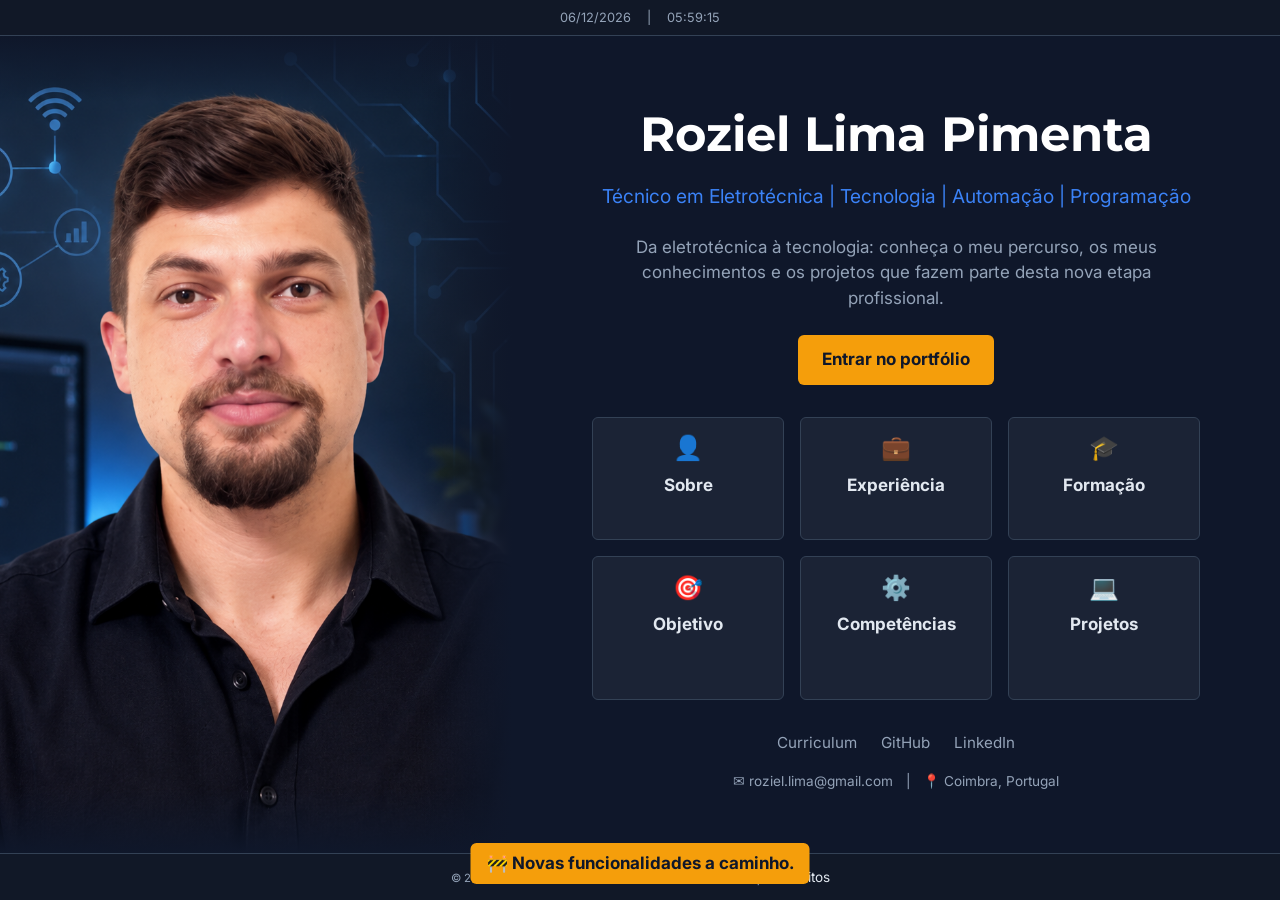
==== index.html @ 4113a293 "Atualiza foto da página inicial" ====
<!DOCTYPE html>
<html lang="pt-PT">

<head>
    <meta charset="UTF-8">
    <meta name="viewport" content="width=device-width, initial-scale=1.0">

    <title>Roziel Lima Pimenta</title>

    <link rel="preconnect" href="https://fonts.googleapis.com">
    <link rel="preconnect" href="https://fonts.gstatic.com" crossorigin>

    <link href="https://fonts.googleapis.com/css2?family=Inter&family=Montserrat:wght@600;700&display=swap" rel="stylesheet">

    <link rel="stylesheet" href="css/style.css">

    <script src="script.js" defer></script>
</head>

<body>

    <!-- Data e hora -->
    <header class="topo">

        <span id="data"></span>

        <span>|</span>

        <span id="hora"></span>

    </header>


    <main>

        <!-- Página inicial -->
        <section class="entrada">

            <!-- Fotografia -->
            <div class="entrada-image">

                <img src="img/eu.png"
                     alt="Fotografia de Roziel Lima Pimenta">

            </div>


            <!-- Conteúdo de apresentação -->
            <div class="entrada-content">

                <h1>Roziel Lima Pimenta</h1>


                <p class="subtitulo">
                    Técnico em Eletrotécnica | Tecnologia | Automação | Programação
                </p>


                <p class="convite">
                    Da eletrotécnica à tecnologia: conheça o meu percurso,
                    os meus conhecimentos e os projetos que fazem parte
                    desta nova etapa profissional.
                </p>


                <!-- Entrada para o portfólio -->
                <a class="botao" href="portfolio.html">
                    Entrar no portfólio
                </a>


                <!-- Atalhos do portfólio -->
                <nav class="atalhos" aria-label="Atalhos do portfólio">

                    <a href="portfolio.html#sobre" class="atalho">
                        <span aria-label="true">👤</span>
                        <strong>Sobre</strong>
                        <small>Conheça-me melhor</small>
                    </a>

                    <a href="portfolio.html#experiencia" class="atalho">
                        <span aria-label="true">💼</span>
                        <strong>Experiência</strong>
                            <small>Veja a minha experiência</small>
                    </a>

                    <a href="portfolio.html#formacao" class="atalho">
                        <span aria-label="true">🎓</span>
                        <strong>Formação</strong>
                        <small>Veja a minha formação</small>
                    </a>

                    <a href="portfolio.html#objetivo" class="atalho">
                        <span aria-label="true">🎯</span>
                        <strong>Objetivo</strong>
                        <small>Veja o meu objetivo</small>
                    </a>

                    <a href="portfolio.html#competencias" class="atalho">
                        <span aria-label="true">⚙️</span>
                        <strong>Competências</strong>
                        <small>Veja as minhas competências</small>
                    </a>

                    <a href="portfolio.html#projetos" class="atalho">
                        <span aria-label="true">💻</span>
                        <strong>Projetos</strong>
                        <small>Veja os meus projetos</small>
                    </a>

                </nav>


                <!-- Links pessoais -->
                
                <div class="acoes">

                    <a href="down/rozielcv.pdf" download>
                        <span class="texto-link">Curriculum</span>
                        <img src="icones/cv.png" alt="Download do CV">
                    </a>

                    <a href="https://github.com/Rlpimenta"
                    target="_blank"
                    rel="noopener noreferrer">
                        <span class="texto-link">GitHub</span>
                        <img src="icones/github.png" alt="GitHub">
                    </a>

                    <a href="https://www.linkedin.com/in/rozielpimenta"
                    target="_blank"
                    rel="noopener noreferrer">
                        <span class="texto-link">LinkedIn</span>
                        <img src="icones/linkedin.png" alt="LinkedIn">
                    </a>

                </div>


                <!-- Contactos -->
                <div class="contactos">

                    <a href="mailto:roziel.lima@gmail.com">
                        ✉ roziel.lima@gmail.com
                    </a>

                    <span>|</span>

                    <span>
                        📍 Coimbra, Portugal
                    </span>

                </div>

            </div>

        </section>
           
        <div id="aviso-construcao">
                🚧 Novas funcionalidades a caminho.
        </div>
    </main>


    <!-- Rodapé -->
    <footer>

        <p>
            <small>
                &copy; 2026 Roziel Pimenta. Todos os direitos reservados.
            </small>
        </p>

        <span>|</span>

        <a href="credito.txt">
            Créditos
        </a>

    </footer>

</body>

</html>
---- css/style.css ----
:root {

    /* CORES */
    --principal: #0F172A;      /* fundo escuro principal */
    --fundo: #111827;          /* fundo das páginas */
    --azul: #3B82F6;           /* links e elementos tecnológicos */
    --destaque: #F59E0B;       /* destaques e detalhes */
    --verde: #22C55E;          /* automação e IoT */
    --texto: #E2E8F0;          /* texto principal */
    --texto-fraco: #94A3B8;    /* texto secundário */
    --branco: #FFFFFF;         /* texto de destaque */
    --linha: #334155;          /* bordas e separadores */

    /* FONTES */
    --fonte-texto: "Inter", "Segoe UI", Roboto, Arial, sans-serif;
    --fonte-titulo: "Montserrat", "Segoe UI", Roboto, Arial, sans-serif;

    /* LAYOUT */
    --largura-maxima: 62rem;
    --espaco: 1.5rem;
    --raio: 6px;
}


* {
    box-sizing: border-box;
    margin: 0;
    padding: 0;
}


body {
    background-color: var(--fundo);
    color: var(--texto);

    font-family: var(--fonte-texto);
    font-size: 1.0625rem;
    line-height: 1.5;

    min-height: 100vh;

    display: flex;
    flex-direction: column;
}


main {
    flex: 1;
    display: flex;
}


.topo {
    display: flex;
    justify-content: center;
    align-items: center;

    gap: 1rem;

    padding: 0.5rem 1rem;

    background-color: var(--fundo);
    color: var(--texto-fraco);

    border-bottom: 1px solid var(--linha);

    font-size: 0.8rem;
}


/* =========================
   PÁGINA INICIAL
   ========================= */

.entrada {
    width: 100%;

    flex: 1;

    display: flex;
}


.entrada-image {
    width: 40%;

    position: relative;

    overflow: hidden;
}


.entrada-image img {
    width: 100%;
    height: 100%;

    object-fit: cover;
}


.entrada-image::after {
    content: "";

    position: absolute;

    inset: 0;

    background:
        linear-gradient(
            to right,
            transparent 82%,
            var(--principal) 100%
        ),
        linear-gradient(
            to bottom,
            var(--principal) 0%,
            transparent 8%,
            transparent 92%,
            var(--principal) 100%
        );

    pointer-events: none;
}


.entrada-content {
    width: 60%;

    display: flex;
    flex-direction: column;

    justify-content: center;
    align-items: center;

    text-align: center;

    background-color: var(--principal);

    padding: 2rem;
}


.entrada-content h1 {
    font-family: var(--fonte-titulo);

    font-size: 3rem;

    color: var(--branco);

    margin-bottom: 0.75rem;
}


.entrada-content h1 a {
    color: var(--branco);

    text-decoration: none;
}


.entrada-content h1 a:hover {
    color: var(--destaque);
}


/* =========================
   SUBTÍTULO
   ========================= */

.subtitulo {
    font-size: 1.2rem;

    color: var(--azul);

    margin-bottom: 1.5rem;
}


/* =========================
   TEXTO DE CONVITE
   ========================= */

.convite {
    max-width: 38rem;

    color: var(--texto-fraco);

    margin-bottom: 1.5rem;
}


/* =========================
   BOTÃO PRINCIPAL
   ========================= */

.botao {
    display: inline-block;

    padding: 0.75rem 1.5rem;

    background-color: var(--destaque);

    color: var(--principal);

    text-decoration: none;

    border-radius: var(--raio);

    font-weight: 700;

    margin-bottom: 2rem;
}


.botao:hover {
    opacity: 0.9;
}


/* =========================
   ATALHOS
   ========================= */

.atalhos {
    display: grid;

    grid-template-columns: repeat(3, 1fr);

    gap: 1rem;

    width: 100%;

    max-width: 38rem;

    margin-bottom: 2rem;
}


.atalhos a {
    display: flex;
    flex-direction: column;

    align-items: center;

    gap: 0.4rem;

    padding: 0.8rem;

    color: var(--texto);

    text-decoration: none;

    border: 1px solid var(--linha);

    border-radius: var(--raio);

    background-color: rgba(255, 255, 255, 0.05);

    transition: 0.2s ease;
}


.atalhos span {
    font-size: 1.5rem;
}


.atalhos a:hover {
    border-color: var(--destaque);

    transform: translateY(-2px);
}


/* =========================
   LINKS PESSOAIS
   ========================= */

.acoes {
    display: flex;
    align-items: center;
    justify-content: center;
    gap: 1.5rem;
}


.acoes a {
    display: inline-flex;
    align-items: center;
    justify-content: center;
    color: var(--texto-fraco);
    text-decoration: none;
    font-size: 0.95rem;
    transition: color 0.2s ease;
}

.acoes a:hover {
    color: var(--destaque);
}

/* Ícones */

.acoes a {
    display: inline-flex;
    align-items: center;
    justify-content: center;
    position: relative;
    transition: transform 0.25s ease, color 0.25s ease;
}

.acoes a img {
    width: 24px;
    height: 24px;
    object-fit: contain;
    position: absolute;
    opacity: 0;
    transform: scale(0.6);
    transition: opacity 0.25s ease, transform 0.25s ease;
}

/* Efeito ao passar o rato */

.acoes a:hover {
    color: var(--destaque);
    transform: translateY(-3px);
}

.acoes a:hover .texto-link {
    opacity: 0;
}

.acoes a:hover img {
    opacity: 1;
    transform: scale(1.2);
}



/* =========================
   CONTACTOS
   ========================= */

.contactos {
    width: 100%;

    display: flex;

    align-items: center;
    justify-content: center;

    gap: 0.8rem;

    margin-top: 1rem;

    color: var(--texto-fraco);

    font-size: 0.85rem;

    text-align: center;
}


.contactos a {
    color: var(--texto-fraco);

    text-decoration: none;
}


.contactos a:hover {
    color: var(--destaque);
}


/* =========================
   RODAPÉ
   ========================= */

footer {
    display: flex;

    justify-content: center;
    align-items: center;

    gap: 1rem;

    padding: 0.8rem 1rem;

    background-color: var(--fundo);

    color: var(--texto-fraco);

    border-top: 1px solid var(--linha);

    font-size: 0.85rem;
}


footer a {
    color: var(--texto);

    text-decoration: none;
}


footer a:hover {
    color: var(--destaque);
}

.atalho small {
    opacity: 0;
    transition: opacity 0.3s ease;
    transition: oppacity 0.3s ease, transform 0.3s ease;
}
.atalho small.visivel {
    opacity: 1;
    transform: translateY(-5px);
}

#aviso-construcao {
    position: fixed;
    bottom: 1rem;
    left: 50%;
    transform: translateX(-50%);
    background-color: var(--destaque);
    color: var(--principal);
    padding: 0.5rem 1rem;
    border-radius: var(--raio);
    font-weight: 700;
    z-index: 1000;
    transition: opacity 0.5s ease;
}
#aviso-construcao.esconder {
    opacity: 0;
}

/* =========================
   RESPONSIVO
   ========================= */

@media (max-width: 768px) {

    .entrada {
        flex-direction: column;
    }


    .entrada-image {
        width: 100%;
        height: 45vh;
    }


    .entrada-content {
        width: 100%;

        padding: 2rem 1rem;
    }


    .entrada-content h1 {
        font-size: 2.2rem;
    }


    .subtitulo {
        font-size: 1rem;
    }


    .atalhos {
        grid-template-columns: repeat(2, 1fr);
    }


    .contactos {
        flex-direction: column;

        gap: 0.4rem;
    }

}
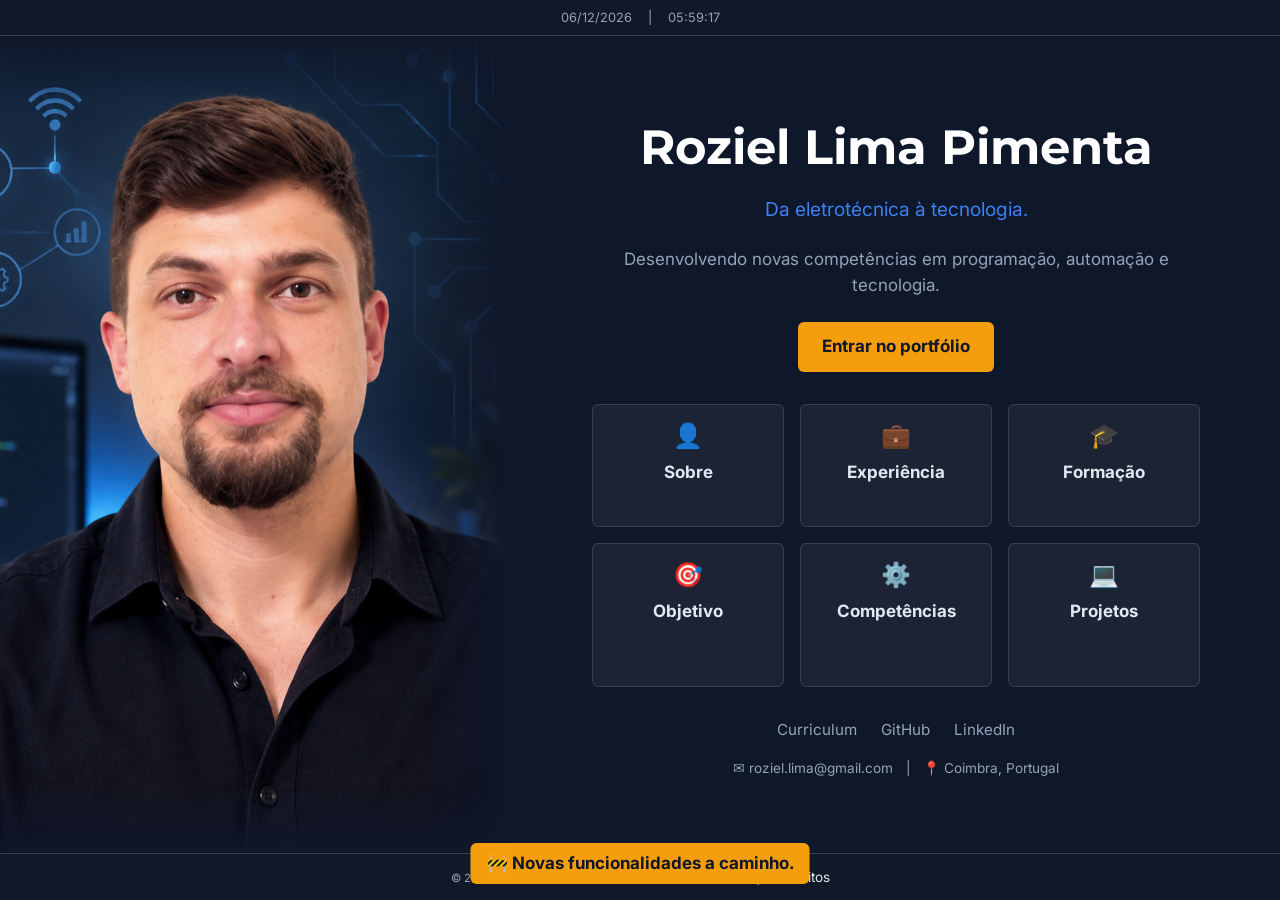
==== commit 2313ce57: "Atualiza apresentação inicial" ====
--- a/index.html
+++ b/index.html
@@ -52,14 +52,17 @@
 
 
                 <p class="subtitulo">
-                    Técnico em Eletrotécnica | Tecnologia | Automação | Programação
+                    <!-- Técnico em Eletrotécnica | Tecnologia | Automação | Programação -->
+                         Da eletrotécnica à tecnologia.
                 </p>
 
 
                 <p class="convite">
-                    Da eletrotécnica à tecnologia: conheça o meu percurso,
+                    Desenvolvendo novas competências em programação, automação e tecnologia.
+                    <!-- Da eletrotécnica à tecnologia: conheça o meu percurso,
                     os meus conhecimentos e os projetos que fazem parte
                     desta nova etapa profissional.
+                    -->
                 </p>
 
 
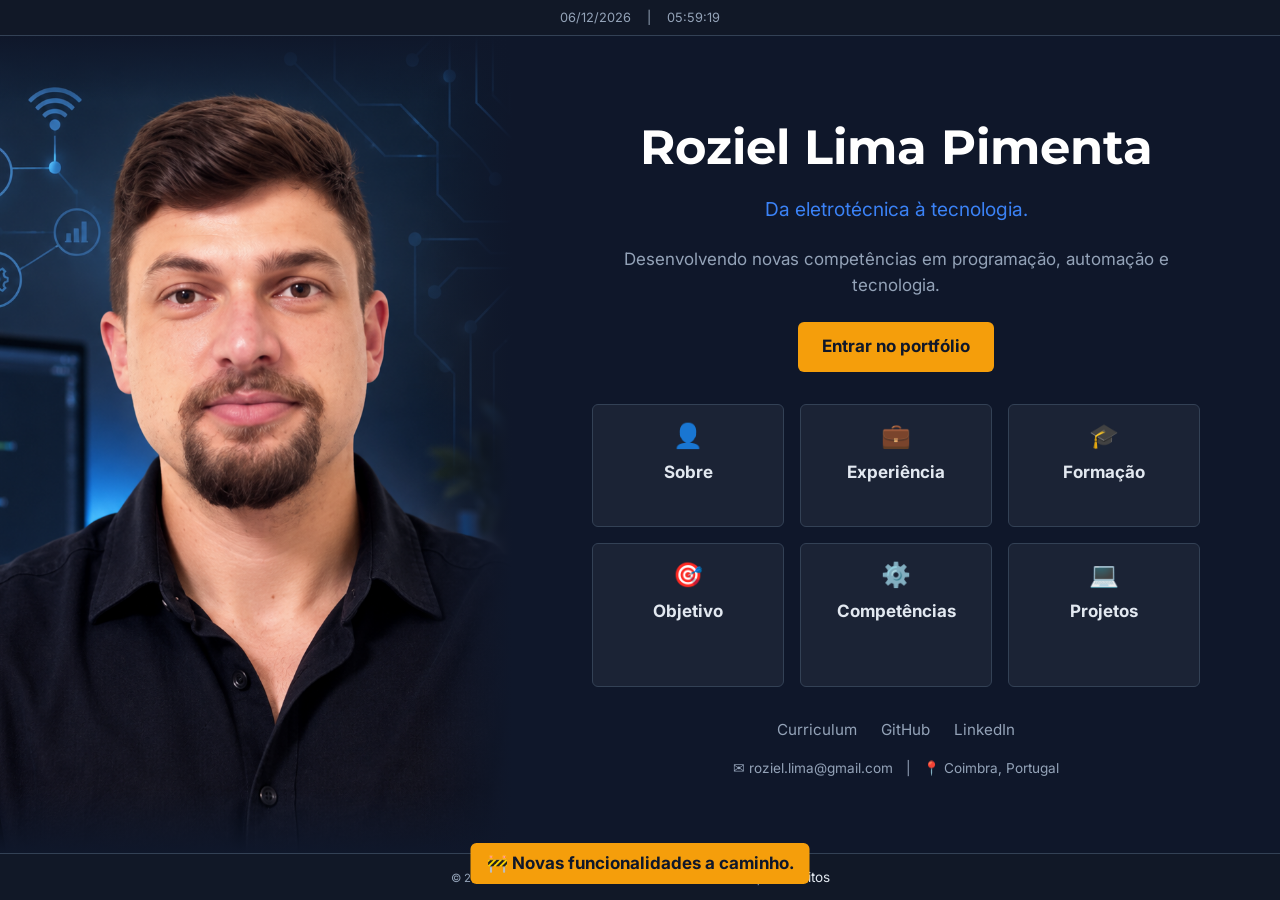
==== commit 3f5893fc: "Atualiza portefólio e CV" ====
--- a/index.html
+++ b/index.html
@@ -118,7 +118,7 @@
                 
                 <div class="acoes">
 
-                    <a href="down/rozielcv.pdf" download>
+                    <a href="down/CV_Roziel_Lima_Pimenta.pdf" download>
                         <span class="texto-link">Curriculum</span>
                         <img src="icones/cv.png" alt="Download do CV">
                     </a>
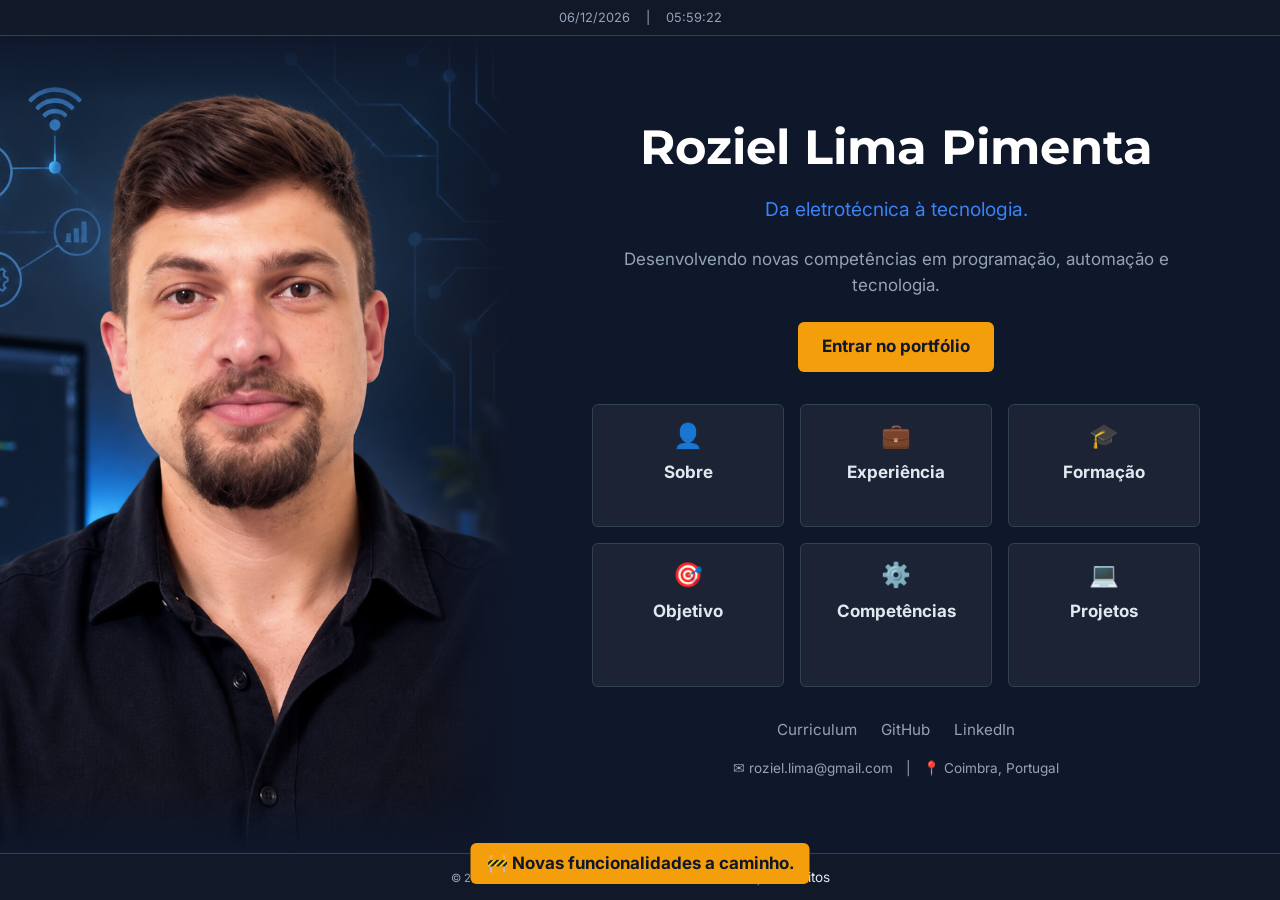
==== commit 0b8ef7e2: "Atualiza links e ficheiro do CV" ====
--- a/index.html
+++ b/index.html
@@ -118,7 +118,7 @@
                 
                 <div class="acoes">
 
-                    <a href="down/CV_Roziel_Lima_Pimenta.pdf" download>
+                    <a href="downloads/CV_Roziel_Pimenta.pdf" download>
                         <span class="texto-link">Curriculum</span>
                         <img src="icones/cv.png" alt="Download do CV">
                     </a>
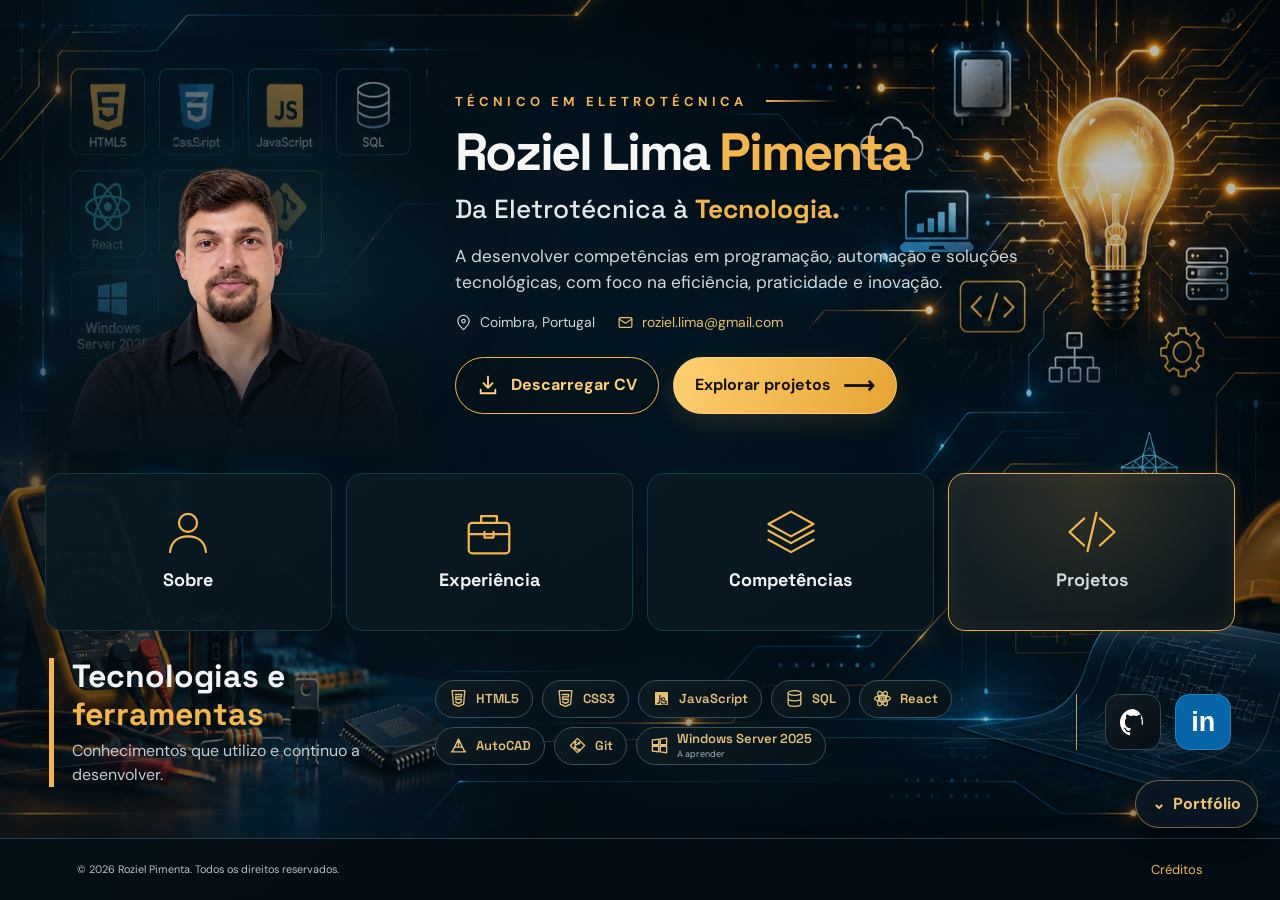
==== commit c4f2c54b: "Atualiza portfólio e organiza recursos" ====
--- a/index.html
+++ b/index.html
@@ -1,187 +1,69 @@
 <!DOCTYPE html>
 <html lang="pt-PT">
-
 <head>
     <meta charset="UTF-8">
     <meta name="viewport" content="width=device-width, initial-scale=1.0">
-
-    <title>Roziel Lima Pimenta</title>
-
+    <meta name="theme-color" content="#06121a">
+    <meta name="description" content="Roziel Lima Pimenta — Técnico em Eletrotécnica a desenvolver competências em tecnologia, automação e programação.">
+    <title>Roziel Lima Pimenta | Apresentação</title>
     <link rel="preconnect" href="https://fonts.googleapis.com">
     <link rel="preconnect" href="https://fonts.gstatic.com" crossorigin>
+    <link href="https://fonts.googleapis.com/css2?family=DM+Sans:wght@400;500;600;700&family=Space+Grotesk:wght@500;600;700&display=swap" rel="stylesheet">
+    <link rel="stylesheet" href="css/index.css">
+</head>
+<body>
+    <div class="opening-notice" role="status" aria-live="polite" aria-atomic="true">
+        <svg viewBox="0 0 24 24" aria-hidden="true"><path d="M3 18h18L13.5 4a1.7 1.7 0 0 0-3 0L3 18Z"/><path d="M7.2 18 9 14.5m8 3.5-1.8-3.5M12 9v2m0 2.5v.1"/></svg>
+        <span>Em construção</span>
+    </div>
+    <main class="landing">
+                                                <svg class="circuit-pulses" viewBox="0 0 1672 944" preserveAspectRatio="none" aria-hidden="true">
+                    <circle class="pulse-dot" cx="1190" cy="265" r="6" style="--delay:0s"/>
+                    <circle class="pulse-dot" cx="1290" cy="345" r="6" style="--delay:2s"/>
+                    <circle class="pulse-dot" cx="1440" cy="230" r="6" style="--delay:4s"/>
+                    <circle class="pulse-dot" cx="1570" cy="330" r="6" style="--delay:6s"/>
+                    <circle class="pulse-dot" cx="1535" cy="435" r="6" style="--delay:8s"/>
+                    <circle class="pulse-dot" cx="1475" cy="590" r="6" style="--delay:10s"/>
+                </svg>
+        <section class="hero" aria-labelledby="nome">
+            <div class="portrait"><img src="img/roziel-recorte.png" alt="Retrato de Roziel Lima Pimenta"></div>
+            <div class="intro">
+                <p class="eyebrow">Técnico em Eletrotécnica</p>
+                <h1 id="nome">Roziel Lima <span>Pimenta</span></h1>
+                <h2>Da Eletrotécnica à <strong>Tecnologia.</strong></h2>
+                <p class="summary">A desenvolver competências em programação, automação e soluções tecnológicas, com foco na eficiência, praticidade e inovação.</p>
+                <address class="contact-inline" aria-label="Localização e contacto">
+                    <span class="contact-location"><svg viewBox="0 0 24 24" aria-hidden="true"><path d="M20 10c0 5-8 12-8 12S4 15 4 10a8 8 0 1 1 16 0Z"/><circle cx="12" cy="10" r="2.5"/></svg>Coimbra, Portugal</span>
+                    <a href="mailto:roziel.lima@gmail.com"><svg viewBox="0 0 24 24" aria-hidden="true"><rect x="3" y="5" width="18" height="14" rx="2"/><path d="m3 7 9 6 9-6"/></svg>roziel.lima@gmail.com</a>
+                </address>
+                <div class="actions">
+                    <a class="button button-outline" href="downloads/CV_Roziel_Pimenta.pdf" download>
+                        <svg viewBox="0 0 24 24" aria-hidden="true"><path d="M12 3v12m-5-5 5 5 5-5M4 17v4h16v-4"/></svg>Descarregar CV
+                    </a>
+                    <a class="button button-gold" href="portfolio.html#projetos">Explorar projetos <span aria-hidden="true">⟶</span></a>
+                </div>
+            </div>
+            </section>
 
-    <link href="https://fonts.googleapis.com/css2?family=Inter&family=Montserrat:wght@600;700&display=swap" rel="stylesheet">
+        <nav class="quick-links" aria-label="Explorar o portfólio completo">
+            <a class="quick-card" href="portfolio.html#sobre"><svg viewBox="0 0 48 48" aria-hidden="true"><circle cx="24" cy="15" r="8"/><path d="M8 41c1-9 7-14 16-14s15 5 16 14"/></svg><strong>Sobre</strong><span>Conheça o meu percurso e interesses.</span></a>
+            <a class="quick-card" href="portfolio.html#experiencia"><svg viewBox="0 0 48 48" aria-hidden="true"><rect x="6" y="15" width="36" height="27" rx="3"/><path d="M17 15V9h14v6M6 25h36m-22-2v5h8v-5"/></svg><strong>Experiência</strong><span>Projetos e atuação prática.</span></a>
+            <a class="quick-card" href="portfolio.html#competencias"><svg viewBox="0 0 48 48" aria-hidden="true"><path d="m24 5 20 11-20 11L4 16 24 5Zm-20 17 20 11 20-11M4 30l20 11 20-11"/></svg><strong>Competências</strong><span>Tecnologias e ferramentas.</span></a>
+            <a class="quick-card featured project-card" href="portfolio.html#projetos" aria-label="Projetos — pré-visualizar o projeto Mini CNC">
+                <span class="project-card-front"><svg viewBox="0 0 48 48" aria-hidden="true"><path d="m17 12-13 12 13 12m14-24 13 12-13 12M28 7l-8 34"/></svg><strong>Projetos</strong><span>Soluções desenvolvidas e estudos.</span></span>
+                <span class="project-preview" aria-hidden="true"><img src="img/mini-cnc/mini-cnc-principal.jpg" alt=""><span class="project-preview-copy"><strong>Mini CNC</strong><span>Projeto final · componentes reutilizados · 2.º lugar</span></span></span>
+            </a>
+        </nav>
 
-    <link rel="stylesheet" href="css/style.css">
-
-    <script src="script.js" defer></script>
-</head>
-
-<body>
-
-    <!-- Data e hora -->
-    <header class="topo">
-
-        <span id="data"></span>
-
-        <span>|</span>
-
-        <span id="hora"></span>
-
-    </header>
-
-
-    <main>
-
-        <!-- Página inicial -->
-        <section class="entrada">
-
-            <!-- Fotografia -->
-            <div class="entrada-image">
-
-                <img src="img/eu.png"
-                     alt="Fotografia de Roziel Lima Pimenta">
-
-            </div>
-
-
-            <!-- Conteúdo de apresentação -->
-            <div class="entrada-content">
-
-                <h1>Roziel Lima Pimenta</h1>
-
-
-                <p class="subtitulo">
-                    <!-- Técnico em Eletrotécnica | Tecnologia | Automação | Programação -->
-                         Da eletrotécnica à tecnologia.
-                </p>
-
-
-                <p class="convite">
-                    Desenvolvendo novas competências em programação, automação e tecnologia.
-                    <!-- Da eletrotécnica à tecnologia: conheça o meu percurso,
-                    os meus conhecimentos e os projetos que fazem parte
-                    desta nova etapa profissional.
-                    -->
-                </p>
-
-
-                <!-- Entrada para o portfólio -->
-                <a class="botao" href="portfolio.html">
-                    Entrar no portfólio
-                </a>
-
-
-                <!-- Atalhos do portfólio -->
-                <nav class="atalhos" aria-label="Atalhos do portfólio">
-
-                    <a href="portfolio.html#sobre" class="atalho">
-                        <span aria-label="true">👤</span>
-                        <strong>Sobre</strong>
-                        <small>Conheça-me melhor</small>
-                    </a>
-
-                    <a href="portfolio.html#experiencia" class="atalho">
-                        <span aria-label="true">💼</span>
-                        <strong>Experiência</strong>
-                            <small>Veja a minha experiência</small>
-                    </a>
-
-                    <a href="portfolio.html#formacao" class="atalho">
-                        <span aria-label="true">🎓</span>
-                        <strong>Formação</strong>
-                        <small>Veja a minha formação</small>
-                    </a>
-
-                    <a href="portfolio.html#objetivo" class="atalho">
-                        <span aria-label="true">🎯</span>
-                        <strong>Objetivo</strong>
-                        <small>Veja o meu objetivo</small>
-                    </a>
-
-                    <a href="portfolio.html#competencias" class="atalho">
-                        <span aria-label="true">⚙️</span>
-                        <strong>Competências</strong>
-                        <small>Veja as minhas competências</small>
-                    </a>
-
-                    <a href="portfolio.html#projetos" class="atalho">
-                        <span aria-label="true">💻</span>
-                        <strong>Projetos</strong>
-                        <small>Veja os meus projetos</small>
-                    </a>
-
-                </nav>
-
-
-                <!-- Links pessoais -->
-                
-                <div class="acoes">
-
-                    <a href="downloads/CV_Roziel_Pimenta.pdf" download>
-                        <span class="texto-link">Curriculum</span>
-                        <img src="icones/cv.png" alt="Download do CV">
-                    </a>
-
-                    <a href="https://github.com/Rlpimenta"
-                    target="_blank"
-                    rel="noopener noreferrer">
-                        <span class="texto-link">GitHub</span>
-                        <img src="icones/github.png" alt="GitHub">
-                    </a>
-
-                    <a href="https://www.linkedin.com/in/rozielpimenta"
-                    target="_blank"
-                    rel="noopener noreferrer">
-                        <span class="texto-link">LinkedIn</span>
-                        <img src="icones/linkedin.png" alt="LinkedIn">
-                    </a>
-
-                </div>
-
-
-                <!-- Contactos -->
-                <div class="contactos">
-
-                    <a href="mailto:roziel.lima@gmail.com">
-                        ✉ roziel.lima@gmail.com
-                    </a>
-
-                    <span>|</span>
-
-                    <span>
-                        📍 Coimbra, Portugal
-                    </span>
-
-                </div>
-
-            </div>
-
+        <section class="toolbox" aria-label="Tecnologias e redes sociais">
+            <div class="toolbox-title"><h2>Tecnologias e <span>ferramentas</span></h2><p>Conhecimentos que utilizo e continuo a desenvolver.</p></div>
+            <ul class="tech-list" aria-label="Tecnologias e ferramentas">
+                <li class="tech-mark"><svg viewBox="0 0 24 24" class="tech-icon" aria-hidden="true"><path d="M4 2h16l-1.5 17L12 22l-6.5-3L4 2Z"/><path d="M8 7h8l-.3 3H8.3l.3 3h7l-.5 4-3.1 1-3.1-1-.2-2"/></svg><span>HTML5</span></li><li class="tech-mark"><svg viewBox="0 0 24 24" class="tech-icon" aria-hidden="true"><path d="M4 2h16l-1.5 17L12 22l-6.5-3L4 2Z"/><path d="M8 7h8l-.3 3H8.3l.3 3h7l-.5 4-3.1 1-3.1-1-.2-2"/></svg><span>CSS3</span></li><li class="tech-mark"><svg viewBox="0 0 24 24" class="tech-icon tech-js" aria-hidden="true"><rect x="3" y="3" width="18" height="18" rx="2"/><path d="M10 8v7c0 2-1 3-3 3m9-5c0-1-1-2-2-2s-2 1-2 2 1 2 3 2 3 1 3 2-1 2-3 2-3-1-3-2"/></svg><span>JavaScript</span></li><li class="tech-mark"><svg viewBox="0 0 24 24" class="tech-icon" aria-hidden="true"><ellipse cx="12" cy="5" rx="8" ry="3"/><path d="M4 5v14c0 1.7 3.6 3 8 3s8-1.3 8-3V5M4 12c0 1.7 3.6 3 8 3s8-1.3 8-3"/></svg><span>SQL</span></li><li class="tech-mark"><svg viewBox="0 0 24 24" class="tech-icon" aria-hidden="true"><circle cx="12" cy="12" r="2"/><ellipse cx="12" cy="12" rx="10" ry="4"/><ellipse cx="12" cy="12" rx="10" ry="4" transform="rotate(60 12 12)"/><ellipse cx="12" cy="12" rx="10" ry="4" transform="rotate(120 12 12)"/></svg><span>React</span></li><li class="tech-mark"><svg viewBox="0 0 24 24" class="tech-icon" aria-hidden="true"><path d="M4 20 12 4l8 16M7 14h10M3 20h18M12 4v10"/></svg><span>AutoCAD</span></li><li class="tech-mark"><svg viewBox="0 0 24 24" class="tech-icon" aria-hidden="true"><path d="m12 3 9 9-9 9-9-9 9-9Z"/><path d="M9 8v7l5 3m-5-6 5-3"/><circle cx="9" cy="8" r="1"/><circle cx="9" cy="15" r="1"/><circle cx="14" cy="18" r="1"/><circle cx="14" cy="9" r="1"/></svg><span>Git</span></li><li class="tech-mark"><svg viewBox="0 0 24 24" class="tech-icon windows-icon" aria-hidden="true"><path d="m3 5 8-1v7H3zm10-1.2 8-1.1v8.3h-8zM3 13h8v7l-8-1zm10 0h8v8.2l-8-1.1z"/></svg><span class="tech-caption"><span>Windows Server 2025</span><small>A aprender</small></span></li>
+            </ul>
+            <nav class="social-links" aria-label="Redes sociais"><a href="https://github.com/Rlpimenta" target="_blank" rel="noopener noreferrer" aria-label="GitHub"><svg viewBox="0 0 24 24" aria-hidden="true"><path d="M12 .8a11.2 11.2 0 0 0-3.54 21.83c.56.1.76-.24.76-.54v-2.1c-3.1.67-3.76-1.32-3.76-1.32-.5-1.28-1.24-1.62-1.24-1.62-1.01-.69.08-.68.08-.68 1.12.08 1.71 1.15 1.71 1.15 1 1.7 2.62 1.21 3.26.92.1-.72.39-1.21.71-1.49-2.48-.28-5.09-1.24-5.09-5.52 0-1.22.44-2.21 1.15-2.99-.12-.28-.5-1.42.11-2.96 0 0 .94-.3 3.08 1.14a10.7 10.7 0 0 1 5.6 0c2.14-1.44 3.08-1.14 3.08-1.14.61 1.54.23 2.68.11 2.96.72.78.76 1.21.76 2.08v3.08c0 .3.2.65.77.54A11.2 11.2 0 0 0 12 .8Z"/></svg></a><a class="linkedin" href="https://www.linkedin.com/in/rozielpimenta" target="_blank" rel="noopener noreferrer" aria-label="LinkedIn">in</a></nav>
         </section>
-           
-        <div id="aviso-construcao">
-                🚧 Novas funcionalidades a caminho.
-        </div>
     </main>
-
-
-    <!-- Rodapé -->
-    <footer>
-
-        <p>
-            <small>
-                &copy; 2026 Roziel Pimenta. Todos os direitos reservados.
-            </small>
-        </p>
-
-        <span>|</span>
-
-        <a href="credito.txt">
-            Créditos
-        </a>
-
-    </footer>
-
+    <a class="landing-floating-link" href="portfolio.html#projetos" aria-label="Abrir o portfólio completo">⌄ <span>Portfólio</span></a>
+    <footer class="footer"><small>© 2026 Roziel Pimenta. Todos os direitos reservados.</small><a href="creditos.txt">Créditos</a></footer>
 </body>
-
 </html>
--- a/css/index.css
+++ b/css/index.css
@@ -0,0 +1,46 @@
+:root{color-scheme:dark;--bg:#06121a;--panel:#091923;--line:#173643;--gold:#f4b54b;--gold-light:#ffd078;--text:#f2f4f5;--muted:#c3cbd0;--font:"DM Sans",sans-serif;--display:"Space Grotesk",sans-serif}
+*{box-sizing:border-box}html{min-height:100%;scroll-behavior:smooth;background:var(--bg)}body{min-height:100vh;margin:0;color:var(--text);font:16px/1.5 var(--font);background:radial-gradient(ellipse at 11% 32%,#092331 0,transparent 31%),radial-gradient(ellipse at 83% 30%,#10222a 0,transparent 27%),linear-gradient(145deg,#06131b,#030c12 72%)}a{color:inherit}.circuit-pulses{position:absolute;z-index:0;top:50%;left:0;display:block;width:100%;height:auto;aspect-ratio:1672 / 944;transform:translateY(-50%);pointer-events:none;overflow:visible}.pulse-dot{fill:#ffd477;opacity:.12;filter:drop-shadow(0 0 3px #ffc65c);transform-box:fill-box;transform-origin:center;animation:circuit-pulse 10s linear infinite;animation-delay:var(--delay)}@keyframes circuit-pulse{0%,9%,100%{opacity:.12;transform:scale(.7)}2%,6%{opacity:1;transform:scale(1.65);filter:drop-shadow(0 0 10px #ffd477) drop-shadow(0 0 20px #ff9e32)}}.opening-notice{position:fixed;z-index:20;top:22px;left:50%;display:flex;align-items:center;gap:10px;min-height:48px;padding:10px 17px;border:1px solid #dca94d88;border-radius:999px;background:#07151df2;color:#f3c66b;box-shadow:0 10px 34px #0008;font:600 14px var(--display);white-space:nowrap;pointer-events:none;transform:translateX(-50%);animation:notice-life 3s ease-in-out forwards}.opening-notice svg{width:21px;height:21px;fill:none;stroke:currentColor;stroke-width:1.7;stroke-linecap:round;stroke-linejoin:round}@keyframes notice-life{0%{opacity:0;visibility:visible;margin-top:-8px}10%{opacity:1;margin-top:0}78%{opacity:1}100%{opacity:0;visibility:hidden}}.landing{position:relative;isolation:isolate;width:min(1500px,100%);min-height:calc(100vh - 62px);margin:auto;padding:34px clamp(22px,5.5vw,84px) 24px;display:flex;flex-direction:column;justify-content:center;overflow:hidden}.landing:before,.landing:after{position:absolute;z-index:-1;content:"";pointer-events:none}.landing:before{inset:0;background:linear-gradient(90deg,#06121a88 0%,#06121a55 42%,#06121a22 72%,#06121a33 100%),url("../img/index-fundo-eletrotecnica.png");background-position:center;background-size:100% 100%;background-repeat:no-repeat;opacity:.86}.landing:after{left:-5%;right:-5%;bottom:18px;height:80px;border-top:1px solid #32617488;border-radius:50%;transform:rotate(-1deg);box-shadow:0 -8px 30px #0b273355}.hero{position:relative;z-index:1;display:grid;grid-template-columns:minmax(230px,.88fr) minmax(400px,1.5fr) minmax(170px,.78fr);gap:clamp(24px,3.4vw,52px);align-items:center;min-height:390px;margin-bottom:22px}.portrait{align-self:stretch;position:relative;display:flex;align-items:flex-end;justify-content:center;min-height:320px;overflow:visible;mask-image:none}.portrait:before{position:absolute;z-index:0;inset:6% -10% 0;content:"";background:radial-gradient(ellipse,#164252aa 0%,#0a232d70 48%,transparent 75%);filter:blur(24px);pointer-events:none}.portrait:after{position:absolute;z-index:2;inset:0;content:"";background:linear-gradient(0deg,#06121a 0%,transparent 38%);pointer-events:none}.portrait img{position:relative;z-index:1;flex:0 0 128%;width:128%;height:auto;max-width:none;max-height:430px;display:block;object-fit:contain;object-position:center bottom;filter:drop-shadow(0 14px 30px #001018bb) saturate(.82) contrast(1.02) brightness(.96);mix-blend-mode:normal}.intro{position:relative;z-index:1;padding:10px 0}.eyebrow{margin:0 0 12px;color:var(--gold);font-weight:700;font-size:13px;letter-spacing:.32em;text-transform:uppercase}.eyebrow:after{content:"";display:inline-block;width:72px;height:2px;margin:0 0 4px 18px;background:linear-gradient(90deg,var(--gold),transparent)}h1,h2,p{margin-top:0}.intro h1{margin:0;color:#f6f6f5;font:700 clamp(38px,4.45vw,68px)/1.06 var(--display);letter-spacing:-.045em;text-wrap:balance}.intro h1 span,.intro h2 strong,.toolbox-title h2 span{color:var(--gold)}.intro h2{margin:14px 0 18px;color:#e2e7e9;font:500 clamp(19px,2.05vw,30px)/1.25 var(--display)}.summary{max-width:620px;margin:0;color:#d1d8dc;font-size:clamp(15px,1.35vw,19px);line-height:1.5}.actions{display:flex;gap:14px;flex-wrap:wrap;margin-top:24px}.button{min-height:54px;padding:11px 21px;display:inline-flex;align-items:center;justify-content:center;gap:12px;border-radius:999px;font-weight:700;font-size:16px;text-decoration:none;transition:transform .18s,box-shadow .18s,background .18s}.button:hover,.button:focus-visible{transform:translateY(-2px)}.button:focus-visible,.quick-card:focus-visible,.social-links a:focus-visible{outline:2px solid #ffe09a;outline-offset:4px}.button svg{width:22px;height:22px;fill:none;stroke:currentColor;stroke-width:2;stroke-linecap:round;stroke-linejoin:round}.button-outline{border:1.5px solid var(--gold);color:var(--gold-light);background:#06121aaa}.button-outline:hover{background:#f4b54b16;box-shadow:0 0 22px #f4b54b22}.button-gold{min-width:205px;border:1px solid #ffd078;color:#16130c;background:linear-gradient(110deg,#ffd071,#e6a333);box-shadow:0 8px 25px #e6a33322}.button-gold span{font-size:22px}
+.quick-links{position:relative;z-index:1;display:grid;grid-template-columns:repeat(4,minmax(0,1fr));gap:14px}.quick-card{min-height:168px;padding:18px 13px;display:flex;flex-direction:column;align-items:center;justify-content:center;gap:8px;text-align:center;border:1px solid #173744;border-radius:17px;background:linear-gradient(145deg,#0a1b24ed,#07151df2);text-decoration:none;transition:transform .2s,border-color .2s,background .2s,box-shadow .2s}.quick-card:hover,.quick-card:focus-visible{transform:translateY(-4px);border-color:#d99e3d;background:linear-gradient(145deg,#16232a,#0b1920);box-shadow:0 10px 28px #0007,0 0 22px #eaaa3b20}.quick-card.featured{border-color:#e5ab43;background:radial-gradient(ellipse at 50% 5%,#f0af3a22,transparent 70%),linear-gradient(145deg,#172228,#0c171c);box-shadow:inset 0 0 23px #e9aa3412,0 0 16px #d89d3822}.quick-card svg{width:43px;height:43px;margin-bottom:7px;fill:none;stroke:var(--gold);stroke-width:2;stroke-linecap:round;stroke-linejoin:round}.quick-card strong{font:700 18px/1.25 var(--display)}.quick-card span{max-width:190px;margin:0;color:#d1d8dc;font-size:13px;line-height:1.4}
+.toolbox{position:relative;z-index:1;display:grid;grid-template-columns:minmax(300px,1.1fr) auto auto;align-items:center;gap:clamp(22px,3.5vw,54px);padding:27px 4px 4px}.toolbox-title{padding-left:18px;border-left:5px solid var(--gold)}.toolbox-title h2{margin:0;font:700 clamp(23px,2.5vw,34px)/1.18 var(--display)}.toolbox-title p{margin:5px 0 0;color:var(--muted);font-size:16px}.tech-list{display:flex;align-items:center;flex-wrap:wrap;gap:9px;list-style:none;margin:0;padding:0}.tech-mark{min-height:38px;display:flex;align-items:center;justify-content:center;gap:8px;padding:0 13px;border:1px solid #38505a;border-radius:999px;background:linear-gradient(145deg,#0c1b23,#071219);color:#e4c078;font:600 13px var(--display);white-space:nowrap}.tech-icon{width:19px;height:19px;flex:0 0 auto;fill:none;stroke:currentColor;stroke-width:1.7;stroke-linecap:round;stroke-linejoin:round}.tech-caption{display:flex;flex-direction:column;align-items:flex-start;gap:2px;line-height:1.05}.tech-caption small{color:#a4b5bb;font:400 9px var(--font)}.tech-js{fill:#e4c078;stroke:#071219;stroke-width:1.4}.project-card{position:relative;overflow:hidden}.project-card-front{display:flex;flex-direction:column;align-items:center;justify-content:center;gap:8px;transition:opacity .2s}.project-preview{position:absolute;inset:0;max-width:none;margin:0;color:inherit;font-size:inherit;line-height:normal;display:flex;align-items:flex-end;padding:14px;opacity:0;visibility:hidden;transition:opacity .2s,visibility .2s}.project-preview:after{position:absolute;inset:0;content:"";background:linear-gradient(0deg,#050d12f2 0%,#050d12ad 55%,#050d1266 100%)}.project-preview img{position:absolute;inset:0;width:100%;height:100%;object-fit:cover;object-position:center 45%}.project-preview-copy{position:relative;z-index:1;display:flex;flex-direction:column;align-items:flex-start;gap:5px;text-align:left}.project-preview-copy strong{font:700 18px/1.25 var(--display);color:#fff}.project-preview-copy span{max-width:none;color:#f1f3f2;font-size:12px;line-height:1.35}.project-card:hover .project-card-front,.project-card:focus-visible .project-card-front{opacity:0}.project-card:hover .project-preview,.project-card:focus-visible .project-preview{opacity:1;visibility:visible}.social-links{display:flex;align-items:center;gap:14px;padding-left:28px;border-left:1px solid #ce9b4d}.social-links a{width:56px;height:56px;display:grid;place-items:center;border:1px solid #354953;border-radius:14px;background:linear-gradient(145deg,#101c23,#080f14);color:#fff;text-decoration:none;font:bold 29px Arial,sans-serif;transition:border-color .2s,transform .2s}.social-links a:hover{transform:translateY(-3px);border-color:var(--gold)}.social-links svg{width:29px;height:29px;fill:currentColor}.social-links .linkedin{background:#0866a8;border-color:#2782b7;font-size:27px}.footer{width:min(1500px,100%);min-height:62px;margin:auto;padding:12px clamp(22px,6vw,90px);display:flex;justify-content:space-between;align-items:center;gap:18px;border-top:1px solid #26414b;color:#b8c3c8;font-size:13px}.footer a{color:var(--gold);text-decoration:none}.footer a:hover{text-decoration:underline}
+@media(max-width:1050px){.landing{padding-inline:34px}.hero{grid-template-columns:minmax(190px,.8fr) minmax(360px,1.5fr) minmax(130px,.65fr);gap:22px}.quick-links{grid-template-columns:repeat(2,minmax(0,1fr))}.quick-card{min-height:158px}.toolbox{grid-template-columns:1fr auto}.tech-list{grid-column:1;grid-row:2}.social-links{grid-column:2;grid-row:1/3}}
+@media(max-width:700px){.landing:before{inset:0 0 auto;height:100vh;background:linear-gradient(90deg,#06121a99 0%,#06121a55 55%,#06121a22 100%),url("../img/index-fundo-eletrotecnica.png");background-position:center,center top;background-size:cover,100% auto;background-repeat:no-repeat;mask-image:none;opacity:.62}.circuit-pulses{display:none}.landing{min-height:auto;padding:25px 17px 21px}.hero{grid-template-columns:118px minmax(0,1fr);gap:17px;min-height:0;margin-bottom:21px}.portrait{grid-column:1;grid-row:1;min-height:210px;height:100%;align-self:stretch;overflow:visible;mask-image:none}.portrait img{flex-basis:178px;width:178px;max-height:210px;object-position:center bottom}.intro{grid-column:2;grid-row:1;padding:8px 0}.eyebrow{font-size:10px;letter-spacing:.2em}.eyebrow:after{display:none}.intro h1{font-size:clamp(31px,7vw,48px)}.intro h2{font-size:18px;margin:9px 0}.summary{font-size:13px;line-height:1.45}.actions{gap:8px;margin-top:14px}.button{min-height:43px;padding:8px 13px;font-size:13px}.button-gold{min-width:0}.button svg{width:18px;height:18px}.quick-links{grid-template-columns:repeat(2,minmax(0,1fr));gap:9px}.quick-card{min-height:150px;padding:13px 10px 11px;border-radius:13px}.quick-card svg{width:37px;height:37px}.quick-card strong{font-size:16px}.quick-card span{font-size:12px}.toolbox{grid-template-columns:1fr;gap:16px;padding-top:24px}.toolbox-title{padding-left:13px}.toolbox-title h2{font-size:24px}.toolbox-title p{font-size:14px}.tech-list{grid-column:auto;grid-row:auto;gap:8px;flex-wrap:wrap}.tech-mark{min-height:34px;padding-inline:10px}.social-links{grid-column:auto;grid-row:auto;padding:0;border:0}.social-links a{width:46px;height:46px}.footer{min-height:58px;padding:12px 17px;font-size:11px}}
+@media(max-width:420px){.hero{grid-template-columns:88px minmax(0,1fr);gap:12px}.portrait{min-height:180px}.intro h1{font-size:30px}.intro h2{font-size:16px}.summary{font-size:12px}.actions{flex-direction:column;align-items:flex-start}.button{min-height:39px}.quick-card{min-height:142px}}
+@media(prefers-reduced-motion:reduce){*,*::before,*::after{scroll-behavior:auto!important;transition-duration:.01ms!important;animation-duration:.01ms!important;animation-iteration-count:1!important}.pulse-dot{display:none}}
+/* Layout fluido para monitores, portáteis, tablets e telemóveis */
+.landing{width:100%;max-width:none;min-height:calc(100vh - 62px);min-height:calc(100svh - 62px);padding:clamp(22px,3.5vh,48px) clamp(20px,4vw,96px) 24px}
+.footer{width:100%;max-width:none}
+.quick-links,.toolbox{width:min(100%,2400px);margin-inline:auto}
+.hero{grid-template-columns:minmax(250px,.9fr) minmax(0,1.5fr) minmax(100px,.2fr);gap:clamp(24px,3vw,64px);min-height:clamp(370px,46vh,590px)}
+.portrait{display:flex;align-items:flex-end;justify-content:center}
+.portrait img{flex:0 1 auto;width:min(128%,clamp(300px,26vw,560px));max-width:100%;height:auto;max-height:min(54vh,620px);object-fit:contain;object-position:center bottom}
+.toolbox{grid-template-columns:minmax(250px,.85fr) minmax(0,1.45fr) auto;gap:clamp(18px,2vw,38px)}
+@media(min-width:1920px){.landing{padding-inline:clamp(64px,4.5vw,140px)}.hero{grid-template-columns:minmax(320px,.9fr) minmax(600px,1.5fr) minmax(120px,.2fr);min-height:clamp(440px,48vh,700px)}.intro h1{font-size:clamp(58px,4vw,88px)}.quick-links,.toolbox{max-width:2600px}}
+@media(min-width:3000px){.quick-links,.toolbox{width:min(100%,3400px);max-width:3400px}.landing{padding-inline:clamp(140px,6vw,240px)}}
+@media(max-width:1450px) and (min-width:1201px){.landing{padding-inline:clamp(30px,3.5vw,64px)}.hero{grid-template-columns:minmax(230px,.82fr) minmax(0,1.45fr) minmax(80px,.15fr);gap:clamp(22px,2.5vw,38px);min-height:clamp(350px,44vh,500px)}.intro h1{font-size:clamp(42px,4.1vw,62px)}.quick-links,.toolbox{width:100%}}
+@media(max-width:1200px) and (min-width:801px){.landing{padding-inline:clamp(26px,4vw,52px)}.hero{grid-template-columns:minmax(220px,.72fr) minmax(0,1.5fr);gap:clamp(22px,3vw,40px);min-height:clamp(340px,45vh,480px)}.portrait img{width:min(142%,410px);max-height:42vh}.intro h1{font-size:clamp(38px,4.8vw,60px)}.quick-links{grid-template-columns:repeat(2,minmax(0,1fr))}.toolbox{grid-template-columns:minmax(0,1fr) auto}.tech-list{grid-column:1/-1;grid-row:2}.social-links{grid-column:2;grid-row:1}}
+@media(max-width:800px){.landing{min-height:auto;padding:22px 20px 28px}.landing:before{height:58svh;background-size:cover,100% auto;opacity:.52}.hero{grid-template-columns:minmax(0,1fr);gap:10px;min-height:0;margin-bottom:20px}.portrait{grid-column:auto;grid-row:auto;min-height:0;height:clamp(185px,35vw,280px);align-self:auto}.portrait img{flex:0 1 auto;width:min(58vw,280px);max-height:100%}.intro{grid-column:auto;grid-row:auto;max-width:760px;width:100%;margin:0 auto}.intro h1{font-size:clamp(36px,7vw,58px)}.quick-links{grid-template-columns:repeat(2,minmax(0,1fr));gap:10px}.quick-card{min-height:140px}.toolbox{grid-template-columns:minmax(0,1fr);gap:16px}.toolbox-title{grid-column:1}.tech-list{grid-column:1;grid-row:auto;justify-content:flex-start}.social-links{grid-column:1;grid-row:auto}}
+@media(max-width:520px){.landing{padding:18px 15px 24px}.landing:before{height:52svh;opacity:.4}.hero{gap:8px}.portrait{height:clamp(170px,52vw,225px)}.portrait img{width:min(62vw,230px)}.intro h1{font-size:clamp(29px,8vw,42px)}.intro h2{font-size:clamp(17px,4.5vw,21px);margin:10px 0}.summary{font-size:13px;line-height:1.45}.actions{gap:8px;margin-top:15px}.button{min-height:42px;padding:9px 13px;font-size:13px}.quick-card{min-height:126px;padding:12px 8px}.quick-card svg{width:34px;height:34px}.quick-card strong{font-size:15px}.quick-card span{font-size:11px}.toolbox-title h2{font-size:22px}.tech-list{gap:7px}.tech-mark{min-height:34px;padding-inline:9px;font-size:12px}.social-links{gap:10px}}
+@media(max-width:380px){.landing{padding-inline:12px}.intro h1{font-size:27px}.summary{font-size:12px}.actions{flex-direction:column;align-items:flex-start}.quick-card{min-height:118px}.quick-card span{font-size:10px}}
+@media(max-height:700px) and (min-width:801px){.landing{padding-block:16px 18px}.hero{min-height:clamp(300px,42vh,420px);margin-bottom:16px}.portrait img{max-height:43vh}.quick-card{min-height:135px}.toolbox{padding-top:18px}}
+@media(orientation:landscape) and (max-height:520px) and (max-width:1000px){.landing{min-height:auto;padding:12px 20px 20px}.hero{grid-template-columns:minmax(150px,.58fr) minmax(0,1.42fr);gap:16px;min-height:250px;margin-bottom:14px}.portrait{height:250px}.portrait img{width:min(145%,280px);max-height:245px}.intro h1{font-size:clamp(30px,4.6vw,44px)}.intro h2{font-size:18px;margin:8px 0}.summary{font-size:12px}.actions{margin-top:10px}.button{min-height:38px;padding:7px 12px}.quick-links{grid-template-columns:repeat(4,minmax(0,1fr));gap:8px}.quick-card{min-height:102px;padding:8px 6px}.quick-card svg{width:29px;height:29px;margin:0}.quick-card strong{font-size:14px}.quick-card span{font-size:10px}.toolbox{grid-template-columns:minmax(0,1fr) auto;gap:12px;padding-top:15px}.tech-list{grid-column:1/-1}.social-links{grid-column:2;grid-row:1}}
+/* Contacto rápido na apresentação */
+.contact-inline{display:flex;flex-wrap:wrap;align-items:center;gap:8px 22px;margin:16px 0 0;font-style:normal;color:#cbd5da;font-size:14px}.contact-inline span,.contact-inline a{display:inline-flex;align-items:center;gap:8px}.contact-inline a{color:#e9bd68;text-decoration:none}.contact-inline a:hover,.contact-inline a:focus-visible{color:#ffd98d;text-decoration:underline}.contact-inline svg{width:17px;height:17px;fill:none;stroke:currentColor;stroke-width:1.7;stroke-linecap:round;stroke-linejoin:round;flex:none}@media(max-width:700px){.contact-inline{gap:7px 14px;margin-top:11px;font-size:12px}.contact-inline svg{width:15px;height:15px}}@media(max-width:420px){.contact-inline{align-items:flex-start;flex-direction:column;gap:7px}}
+
+@media(prefers-reduced-motion:reduce){.opening-notice{animation:notice-life-static 3s steps(1,end) forwards!important}}@keyframes notice-life-static{0%,99.9%{opacity:1;visibility:visible}100%{opacity:0;visibility:hidden}}
+
+.landing-floating-link { color:#f0c66e; }
+@media(max-width:700px) { .landing-floating-link { bottom:72px; } }
+.landing-floating-link{position:fixed;right:22px;bottom:72px;z-index:15;display:inline-flex;align-items:center;gap:8px;padding:11px 16px;border:1px solid #e8bc6377;border-radius:999px;background:#0a1724ee;color:#f0c66e;text-decoration:none;font-weight:700;box-shadow:0 8px 24px #0007;transition:transform .2s,background .2s}
+.landing-floating-link:hover{transform:translateY(-3px);background:#14283a;color:#ffdb8b}
+@media(max-width:700px){.landing-floating-link{right:13px;bottom:70px;padding:10px 13px;font-size:13px}}
+
+/* Os cartões mostram primeiro o ícone e o título; a frase aparece na interação. */
+.quick-card { min-height: 158px; gap: 7px; }
+.quick-card > svg,.project-card-front > svg { width: 54px; height: 54px; margin-bottom: 2px; transition: width .22s ease,height .22s ease,transform .22s ease,margin .22s ease; }
+.quick-card:not(.project-card) > span { max-height: 0; opacity: 0; overflow: hidden; transform: translateY(7px); transition: max-height .25s ease,opacity .2s ease,transform .2s ease; }
+.quick-card:not(.project-card):hover > span,.quick-card:not(.project-card):focus-visible > span { max-height: 3.2em; opacity: 1; transform: translateY(0); }
+.quick-card:not(.project-card):hover > svg,.quick-card:not(.project-card):focus-visible > svg,.project-card:hover .project-card-front > svg,.project-card:focus-visible .project-card-front > svg { width: 42px; height: 42px; margin-bottom: 0; }
+.project-card-front > span { max-height: 0; opacity: 0; overflow: hidden; transform: translateY(7px); transition: max-height .25s ease,opacity .2s ease,transform .2s ease; }
+.project-card:hover .project-preview-copy::before,.project-card:focus-visible .project-preview-copy::before { content: "Soluções desenvolvidas e estudos."; max-width: 190px; color: #f1f3f2; font-size: 12px; line-height: 1.35; }
+@media(hover:none) { .quick-card:not(.project-card) > span { max-height: 3.2em; opacity: 1; transform: none; } .quick-card:not(.project-card) > svg { width: 44px; height: 44px; } .project-card-front > span { max-height: 3.2em; opacity: 1; transform: none; } }
+@media(max-width:800px) { .quick-card > svg,.project-card-front > svg { width: 43px; height: 43px; } }
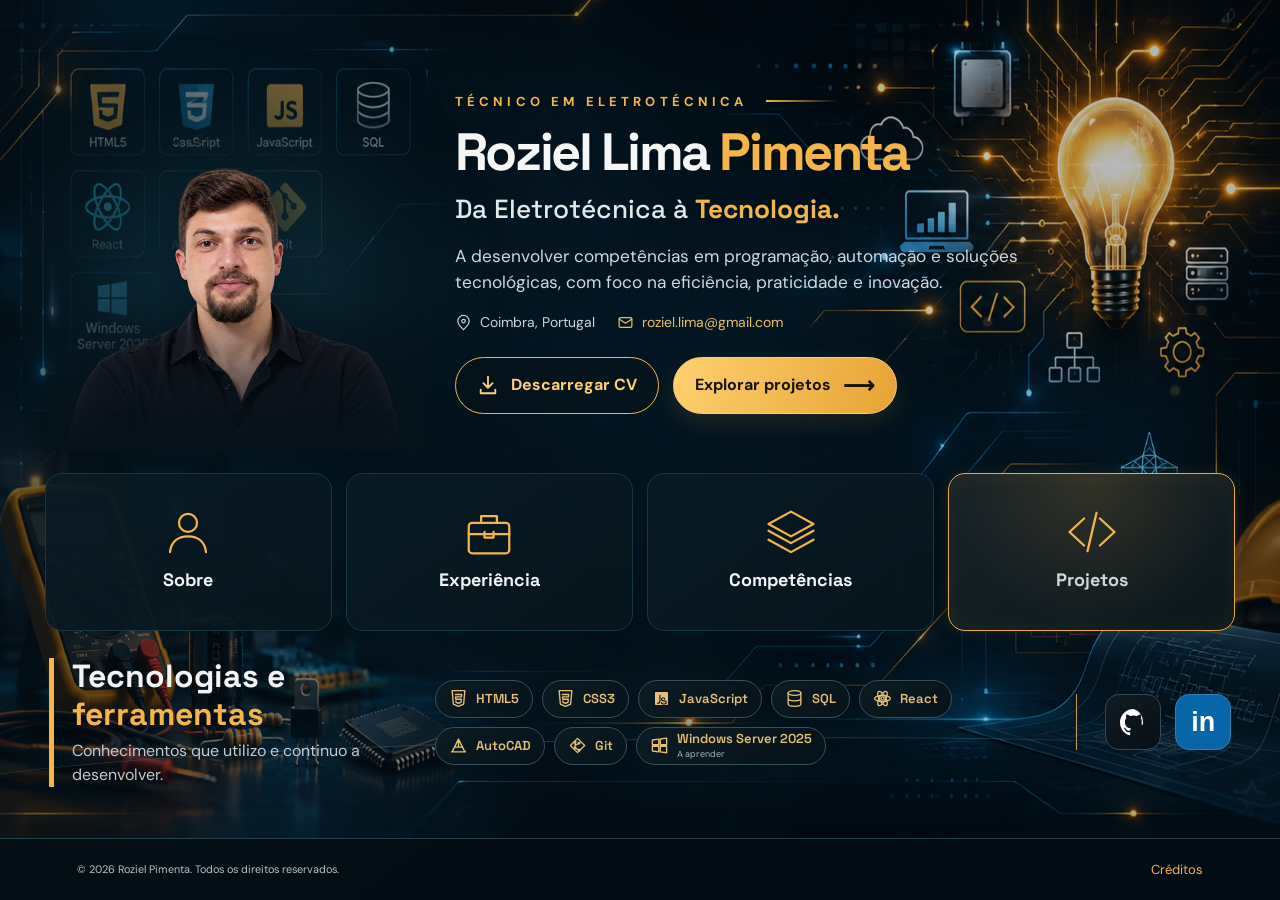
==== commit a3338845: "Remove botão flutuante da apresentação" ====
--- a/index.html
+++ b/index.html
@@ -63,7 +63,6 @@
             <nav class="social-links" aria-label="Redes sociais"><a href="https://github.com/Rlpimenta" target="_blank" rel="noopener noreferrer" aria-label="GitHub"><svg viewBox="0 0 24 24" aria-hidden="true"><path d="M12 .8a11.2 11.2 0 0 0-3.54 21.83c.56.1.76-.24.76-.54v-2.1c-3.1.67-3.76-1.32-3.76-1.32-.5-1.28-1.24-1.62-1.24-1.62-1.01-.69.08-.68.08-.68 1.12.08 1.71 1.15 1.71 1.15 1 1.7 2.62 1.21 3.26.92.1-.72.39-1.21.71-1.49-2.48-.28-5.09-1.24-5.09-5.52 0-1.22.44-2.21 1.15-2.99-.12-.28-.5-1.42.11-2.96 0 0 .94-.3 3.08 1.14a10.7 10.7 0 0 1 5.6 0c2.14-1.44 3.08-1.14 3.08-1.14.61 1.54.23 2.68.11 2.96.72.78.76 1.21.76 2.08v3.08c0 .3.2.65.77.54A11.2 11.2 0 0 0 12 .8Z"/></svg></a><a class="linkedin" href="https://www.linkedin.com/in/rozielpimenta" target="_blank" rel="noopener noreferrer" aria-label="LinkedIn">in</a></nav>
         </section>
     </main>
-    <a class="landing-floating-link" href="portfolio.html#projetos" aria-label="Abrir o portfólio completo">⌄ <span>Portfólio</span></a>
     <footer class="footer"><small>© 2026 Roziel Pimenta. Todos os direitos reservados.</small><a href="creditos.txt">Créditos</a></footer>
 </body>
 </html>
--- a/css/index.css
+++ b/css/index.css
@@ -28,11 +28,6 @@
 
 @media(prefers-reduced-motion:reduce){.opening-notice{animation:notice-life-static 3s steps(1,end) forwards!important}}@keyframes notice-life-static{0%,99.9%{opacity:1;visibility:visible}100%{opacity:0;visibility:hidden}}
 
-.landing-floating-link { color:#f0c66e; }
-@media(max-width:700px) { .landing-floating-link { bottom:72px; } }
-.landing-floating-link{position:fixed;right:22px;bottom:72px;z-index:15;display:inline-flex;align-items:center;gap:8px;padding:11px 16px;border:1px solid #e8bc6377;border-radius:999px;background:#0a1724ee;color:#f0c66e;text-decoration:none;font-weight:700;box-shadow:0 8px 24px #0007;transition:transform .2s,background .2s}
-.landing-floating-link:hover{transform:translateY(-3px);background:#14283a;color:#ffdb8b}
-@media(max-width:700px){.landing-floating-link{right:13px;bottom:70px;padding:10px 13px;font-size:13px}}
 
 /* Os cartões mostram primeiro o ícone e o título; a frase aparece na interação. */
 .quick-card { min-height: 158px; gap: 7px; }
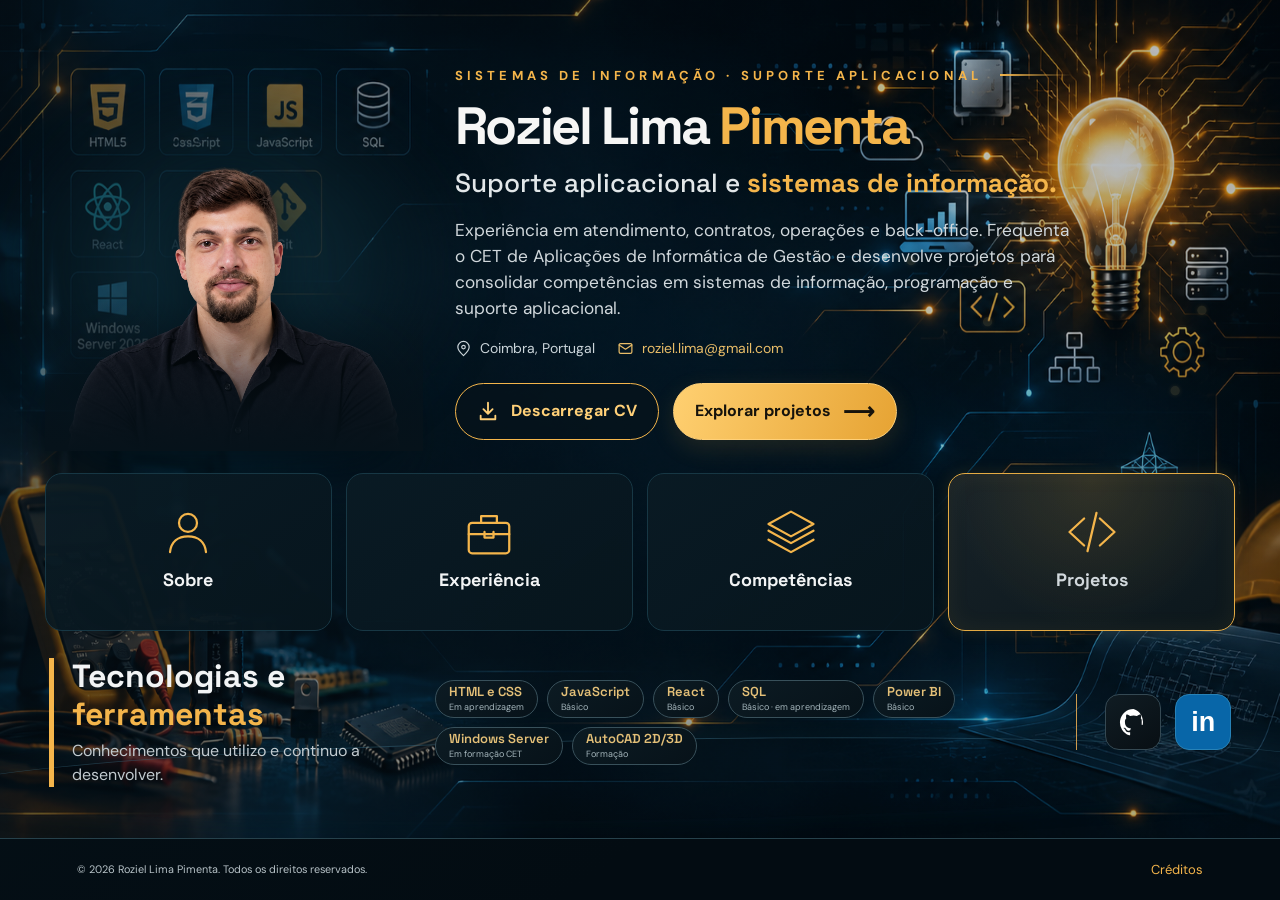
==== commit 6911040d: "Atualiza currículo e portefólio" ====
--- a/index.html
+++ b/index.html
@@ -12,11 +12,7 @@
     <link rel="stylesheet" href="css/index.css">
 </head>
 <body>
-    <div class="opening-notice" role="status" aria-live="polite" aria-atomic="true">
-        <svg viewBox="0 0 24 24" aria-hidden="true"><path d="M3 18h18L13.5 4a1.7 1.7 0 0 0-3 0L3 18Z"/><path d="M7.2 18 9 14.5m8 3.5-1.8-3.5M12 9v2m0 2.5v.1"/></svg>
-        <span>Em construção</span>
-    </div>
-    <main class="landing">
+<main class="landing">
                                                 <svg class="circuit-pulses" viewBox="0 0 1672 944" preserveAspectRatio="none" aria-hidden="true">
                     <circle class="pulse-dot" cx="1190" cy="265" r="6" style="--delay:0s"/>
                     <circle class="pulse-dot" cx="1290" cy="345" r="6" style="--delay:2s"/>
@@ -28,10 +24,10 @@
         <section class="hero" aria-labelledby="nome">
             <div class="portrait"><img src="img/roziel-recorte.png" alt="Retrato de Roziel Lima Pimenta"></div>
             <div class="intro">
-                <p class="eyebrow">Técnico em Eletrotécnica</p>
+                <p class="eyebrow">Sistemas de Informação · Suporte Aplicacional</p>
                 <h1 id="nome">Roziel Lima <span>Pimenta</span></h1>
-                <h2>Da Eletrotécnica à <strong>Tecnologia.</strong></h2>
-                <p class="summary">A desenvolver competências em programação, automação e soluções tecnológicas, com foco na eficiência, praticidade e inovação.</p>
+                <h2>Suporte aplicacional e <strong>sistemas de informação.</strong></h2>
+                <p class="summary">Experiência em atendimento, contratos, operações e back-office. Frequenta o CET de Aplicações de Informática de Gestão e desenvolve projetos para consolidar competências em sistemas de informação, programação e suporte aplicacional.</p>
                 <address class="contact-inline" aria-label="Localização e contacto">
                     <span class="contact-location"><svg viewBox="0 0 24 24" aria-hidden="true"><path d="M20 10c0 5-8 12-8 12S4 15 4 10a8 8 0 1 1 16 0Z"/><circle cx="12" cy="10" r="2.5"/></svg>Coimbra, Portugal</span>
                     <a href="mailto:roziel.lima@gmail.com"><svg viewBox="0 0 24 24" aria-hidden="true"><rect x="3" y="5" width="18" height="14" rx="2"/><path d="m3 7 9 6 9-6"/></svg>roziel.lima@gmail.com</a>
@@ -58,11 +54,17 @@
         <section class="toolbox" aria-label="Tecnologias e redes sociais">
             <div class="toolbox-title"><h2>Tecnologias e <span>ferramentas</span></h2><p>Conhecimentos que utilizo e continuo a desenvolver.</p></div>
             <ul class="tech-list" aria-label="Tecnologias e ferramentas">
-                <li class="tech-mark"><svg viewBox="0 0 24 24" class="tech-icon" aria-hidden="true"><path d="M4 2h16l-1.5 17L12 22l-6.5-3L4 2Z"/><path d="M8 7h8l-.3 3H8.3l.3 3h7l-.5 4-3.1 1-3.1-1-.2-2"/></svg><span>HTML5</span></li><li class="tech-mark"><svg viewBox="0 0 24 24" class="tech-icon" aria-hidden="true"><path d="M4 2h16l-1.5 17L12 22l-6.5-3L4 2Z"/><path d="M8 7h8l-.3 3H8.3l.3 3h7l-.5 4-3.1 1-3.1-1-.2-2"/></svg><span>CSS3</span></li><li class="tech-mark"><svg viewBox="0 0 24 24" class="tech-icon tech-js" aria-hidden="true"><rect x="3" y="3" width="18" height="18" rx="2"/><path d="M10 8v7c0 2-1 3-3 3m9-5c0-1-1-2-2-2s-2 1-2 2 1 2 3 2 3 1 3 2-1 2-3 2-3-1-3-2"/></svg><span>JavaScript</span></li><li class="tech-mark"><svg viewBox="0 0 24 24" class="tech-icon" aria-hidden="true"><ellipse cx="12" cy="5" rx="8" ry="3"/><path d="M4 5v14c0 1.7 3.6 3 8 3s8-1.3 8-3V5M4 12c0 1.7 3.6 3 8 3s8-1.3 8-3"/></svg><span>SQL</span></li><li class="tech-mark"><svg viewBox="0 0 24 24" class="tech-icon" aria-hidden="true"><circle cx="12" cy="12" r="2"/><ellipse cx="12" cy="12" rx="10" ry="4"/><ellipse cx="12" cy="12" rx="10" ry="4" transform="rotate(60 12 12)"/><ellipse cx="12" cy="12" rx="10" ry="4" transform="rotate(120 12 12)"/></svg><span>React</span></li><li class="tech-mark"><svg viewBox="0 0 24 24" class="tech-icon" aria-hidden="true"><path d="M4 20 12 4l8 16M7 14h10M3 20h18M12 4v10"/></svg><span>AutoCAD</span></li><li class="tech-mark"><svg viewBox="0 0 24 24" class="tech-icon" aria-hidden="true"><path d="m12 3 9 9-9 9-9-9 9-9Z"/><path d="M9 8v7l5 3m-5-6 5-3"/><circle cx="9" cy="8" r="1"/><circle cx="9" cy="15" r="1"/><circle cx="14" cy="18" r="1"/><circle cx="14" cy="9" r="1"/></svg><span>Git</span></li><li class="tech-mark"><svg viewBox="0 0 24 24" class="tech-icon windows-icon" aria-hidden="true"><path d="m3 5 8-1v7H3zm10-1.2 8-1.1v8.3h-8zM3 13h8v7l-8-1zm10 0h8v8.2l-8-1.1z"/></svg><span class="tech-caption"><span>Windows Server 2025</span><small>A aprender</small></span></li>
+                <li class="tech-mark"><span class="tech-caption"><span>HTML e CSS</span><small>Em aprendizagem</small></span></li>
+                <li class="tech-mark"><span class="tech-caption"><span>JavaScript</span><small>Básico</small></span></li>
+                <li class="tech-mark"><span class="tech-caption"><span>React</span><small>Básico</small></span></li>
+                <li class="tech-mark"><span class="tech-caption"><span>SQL</span><small>Básico · em aprendizagem</small></span></li>
+                <li class="tech-mark"><span class="tech-caption"><span>Power BI</span><small>Básico</small></span></li>
+                <li class="tech-mark"><span class="tech-caption"><span>Windows Server</span><small>Em formação CET</small></span></li>
+                <li class="tech-mark"><span class="tech-caption"><span>AutoCAD 2D/3D</span><small>Formação</small></span></li>
             </ul>
             <nav class="social-links" aria-label="Redes sociais"><a href="https://github.com/Rlpimenta" target="_blank" rel="noopener noreferrer" aria-label="GitHub"><svg viewBox="0 0 24 24" aria-hidden="true"><path d="M12 .8a11.2 11.2 0 0 0-3.54 21.83c.56.1.76-.24.76-.54v-2.1c-3.1.67-3.76-1.32-3.76-1.32-.5-1.28-1.24-1.62-1.24-1.62-1.01-.69.08-.68.08-.68 1.12.08 1.71 1.15 1.71 1.15 1 1.7 2.62 1.21 3.26.92.1-.72.39-1.21.71-1.49-2.48-.28-5.09-1.24-5.09-5.52 0-1.22.44-2.21 1.15-2.99-.12-.28-.5-1.42.11-2.96 0 0 .94-.3 3.08 1.14a10.7 10.7 0 0 1 5.6 0c2.14-1.44 3.08-1.14 3.08-1.14.61 1.54.23 2.68.11 2.96.72.78.76 1.21.76 2.08v3.08c0 .3.2.65.77.54A11.2 11.2 0 0 0 12 .8Z"/></svg></a><a class="linkedin" href="https://www.linkedin.com/in/rozielpimenta" target="_blank" rel="noopener noreferrer" aria-label="LinkedIn">in</a></nav>
         </section>
     </main>
-    <footer class="footer"><small>© 2026 Roziel Pimenta. Todos os direitos reservados.</small><a href="creditos.txt">Créditos</a></footer>
+    <footer class="footer"><small>© 2026 Roziel Lima Pimenta. Todos os direitos reservados.</small><a href="creditos.txt">Créditos</a></footer>
 </body>
 </html>
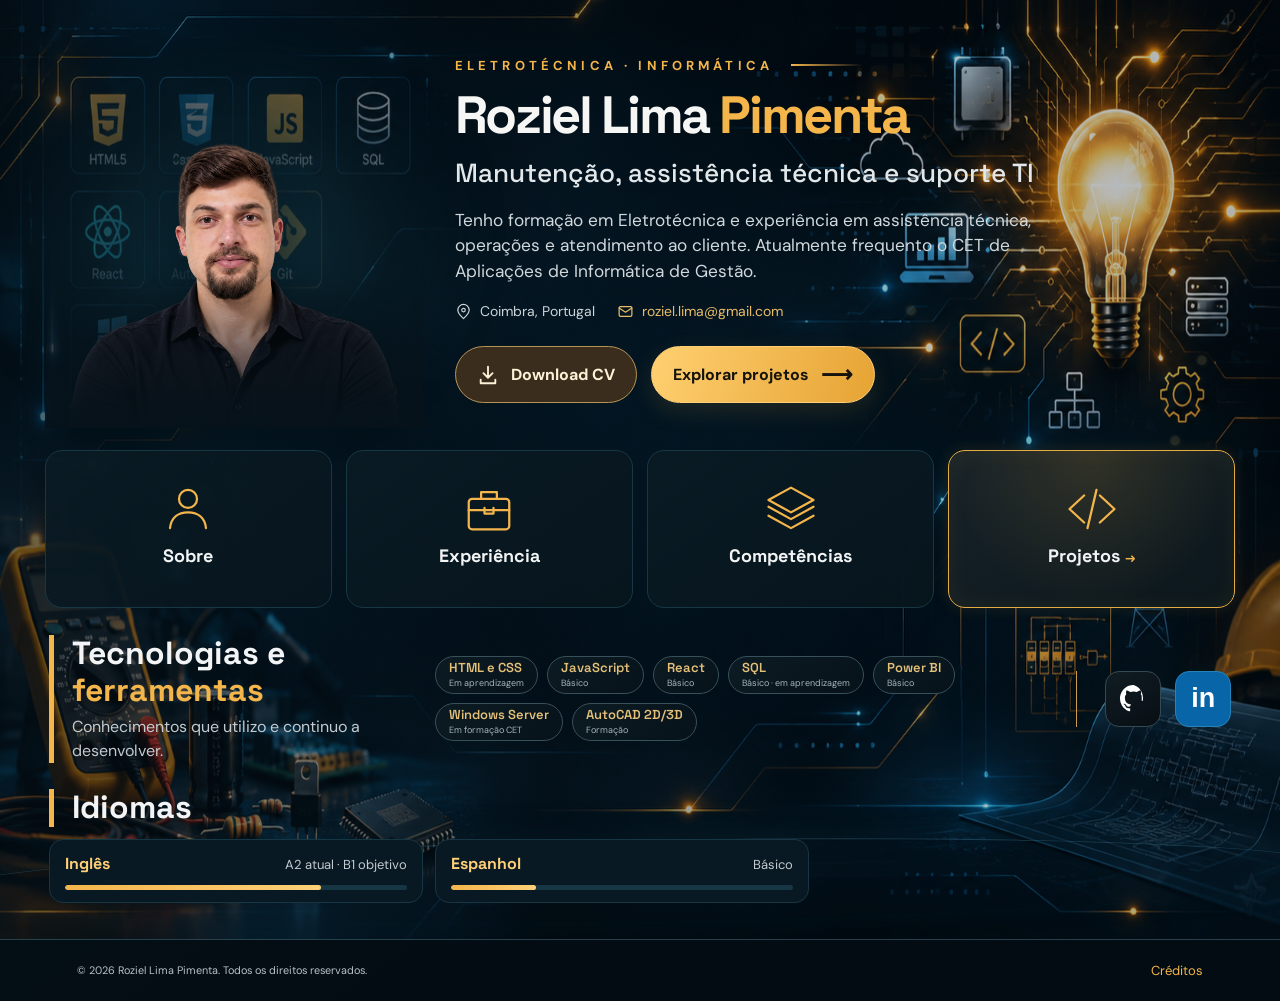
==== commit 9910b73b: "Atualiza portefólio, currículo e navegação" ====
--- a/index.html
+++ b/index.html
@@ -24,17 +24,17 @@
         <section class="hero" aria-labelledby="nome">
             <div class="portrait"><img src="img/roziel-recorte.png" alt="Retrato de Roziel Lima Pimenta"></div>
             <div class="intro">
-                <p class="eyebrow">Sistemas de Informação · Suporte Aplicacional</p>
+                <p class="eyebrow">Eletrotécnica · Informática</p>
                 <h1 id="nome">Roziel Lima <span>Pimenta</span></h1>
-                <h2>Suporte aplicacional e <strong>sistemas de informação.</strong></h2>
-                <p class="summary">Experiência em atendimento, contratos, operações e back-office. Frequenta o CET de Aplicações de Informática de Gestão e desenvolve projetos para consolidar competências em sistemas de informação, programação e suporte aplicacional.</p>
+                <h2>Manutenção, assistência técnica e suporte TI</h2>
+                <p class="summary">Tenho formação em Eletrotécnica e experiência em assistência técnica, operações e atendimento ao cliente. Atualmente frequento o CET de Aplicações de Informática de Gestão.</p>
                 <address class="contact-inline" aria-label="Localização e contacto">
                     <span class="contact-location"><svg viewBox="0 0 24 24" aria-hidden="true"><path d="M20 10c0 5-8 12-8 12S4 15 4 10a8 8 0 1 1 16 0Z"/><circle cx="12" cy="10" r="2.5"/></svg>Coimbra, Portugal</span>
                     <a href="mailto:roziel.lima@gmail.com"><svg viewBox="0 0 24 24" aria-hidden="true"><rect x="3" y="5" width="18" height="14" rx="2"/><path d="m3 7 9 6 9-6"/></svg>roziel.lima@gmail.com</a>
                 </address>
                 <div class="actions">
-                    <a class="button button-outline" href="downloads/CV_Roziel_Pimenta.pdf" download>
-                        <svg viewBox="0 0 24 24" aria-hidden="true"><path d="M12 3v12m-5-5 5 5 5-5M4 17v4h16v-4"/></svg>Descarregar CV
+                    <a class="button button-outline cv-download" href="downloads/CV_Roziel_Pimenta.pdf" download>
+                        <svg viewBox="0 0 24 24" aria-hidden="true"><path d="M12 3v12m-5-5 5 5 5-5M4 17v4h16v-4"/></svg>Download CV
                     </a>
                     <a class="button button-gold" href="portfolio.html#projetos">Explorar projetos <span aria-hidden="true">⟶</span></a>
                 </div>
@@ -45,9 +45,10 @@
             <a class="quick-card" href="portfolio.html#sobre"><svg viewBox="0 0 48 48" aria-hidden="true"><circle cx="24" cy="15" r="8"/><path d="M8 41c1-9 7-14 16-14s15 5 16 14"/></svg><strong>Sobre</strong><span>Conheça o meu percurso e interesses.</span></a>
             <a class="quick-card" href="portfolio.html#experiencia"><svg viewBox="0 0 48 48" aria-hidden="true"><rect x="6" y="15" width="36" height="27" rx="3"/><path d="M17 15V9h14v6M6 25h36m-22-2v5h8v-5"/></svg><strong>Experiência</strong><span>Projetos e atuação prática.</span></a>
             <a class="quick-card" href="portfolio.html#competencias"><svg viewBox="0 0 48 48" aria-hidden="true"><path d="m24 5 20 11-20 11L4 16 24 5Zm-20 17 20 11 20-11M4 30l20 11 20-11"/></svg><strong>Competências</strong><span>Tecnologias e ferramentas.</span></a>
-            <a class="quick-card featured project-card" href="portfolio.html#projetos" aria-label="Projetos — pré-visualizar o projeto Mini CNC">
-                <span class="project-card-front"><svg viewBox="0 0 48 48" aria-hidden="true"><path d="m17 12-13 12 13 12m14-24 13 12-13 12M28 7l-8 34"/></svg><strong>Projetos</strong><span>Soluções desenvolvidas e estudos.</span></span>
-                <span class="project-preview" aria-hidden="true"><img src="img/mini-cnc/mini-cnc-principal.jpg" alt=""><span class="project-preview-copy"><strong>Mini CNC</strong><span>Projeto final · componentes reutilizados · 2.º lugar</span></span></span>
+            <a class="quick-card featured project-card" href="portfolio.html#projetos">
+                <svg viewBox="0 0 48 48" aria-hidden="true"><path d="m17 12-13 12 13 12m14-24 13 12-13 12M28 7l-8 34"/></svg>
+                <strong>Projetos <span aria-hidden="true">→</span></strong>
+                <span>Mini CNC: construí uma máquina de três eixos que desenha no papel com uma caneta. O projeto ficou em 2.º lugar.</span>
             </a>
         </nav>
 
@@ -64,6 +65,20 @@
             </ul>
             <nav class="social-links" aria-label="Redes sociais"><a href="https://github.com/Rlpimenta" target="_blank" rel="noopener noreferrer" aria-label="GitHub"><svg viewBox="0 0 24 24" aria-hidden="true"><path d="M12 .8a11.2 11.2 0 0 0-3.54 21.83c.56.1.76-.24.76-.54v-2.1c-3.1.67-3.76-1.32-3.76-1.32-.5-1.28-1.24-1.62-1.24-1.62-1.01-.69.08-.68.08-.68 1.12.08 1.71 1.15 1.71 1.15 1 1.7 2.62 1.21 3.26.92.1-.72.39-1.21.71-1.49-2.48-.28-5.09-1.24-5.09-5.52 0-1.22.44-2.21 1.15-2.99-.12-.28-.5-1.42.11-2.96 0 0 .94-.3 3.08 1.14a10.7 10.7 0 0 1 5.6 0c2.14-1.44 3.08-1.14 3.08-1.14.61 1.54.23 2.68.11 2.96.72.78.76 1.21.76 2.08v3.08c0 .3.2.65.77.54A11.2 11.2 0 0 0 12 .8Z"/></svg></a><a class="linkedin" href="https://www.linkedin.com/in/rozielpimenta" target="_blank" rel="noopener noreferrer" aria-label="LinkedIn">in</a></nav>
         </section>
+
+        <section class="landing-languages" aria-labelledby="idiomas">
+            <div class="toolbox-title"><h2 id="idiomas">Idiomas</h2></div>
+            <ul class="language-list">
+                <li class="language-card">
+                    <div class="language-heading"><strong>Inglês</strong><span>A2 atual · B1 objetivo</span></div>
+                    <div class="language-track" aria-hidden="true"><span class="language-fill language-fill--english"></span></div>
+                </li>
+                <li class="language-card">
+                    <div class="language-heading"><strong>Espanhol</strong><span>Básico</span></div>
+                    <div class="language-track" aria-hidden="true"><span class="language-fill language-fill--spanish"></span></div>
+                </li>
+            </ul>
+        </section>
     </main>
     <footer class="footer"><small>© 2026 Roziel Lima Pimenta. Todos os direitos reservados.</small><a href="creditos.txt">Créditos</a></footer>
 </body>
--- a/css/index.css
+++ b/css/index.css
@@ -1,7 +1,7 @@
 :root{color-scheme:dark;--bg:#06121a;--panel:#091923;--line:#173643;--gold:#f4b54b;--gold-light:#ffd078;--text:#f2f4f5;--muted:#c3cbd0;--font:"DM Sans",sans-serif;--display:"Space Grotesk",sans-serif}
 *{box-sizing:border-box}html{min-height:100%;scroll-behavior:smooth;background:var(--bg)}body{min-height:100vh;margin:0;color:var(--text);font:16px/1.5 var(--font);background:radial-gradient(ellipse at 11% 32%,#092331 0,transparent 31%),radial-gradient(ellipse at 83% 30%,#10222a 0,transparent 27%),linear-gradient(145deg,#06131b,#030c12 72%)}a{color:inherit}.circuit-pulses{position:absolute;z-index:0;top:50%;left:0;display:block;width:100%;height:auto;aspect-ratio:1672 / 944;transform:translateY(-50%);pointer-events:none;overflow:visible}.pulse-dot{fill:#ffd477;opacity:.12;filter:drop-shadow(0 0 3px #ffc65c);transform-box:fill-box;transform-origin:center;animation:circuit-pulse 10s linear infinite;animation-delay:var(--delay)}@keyframes circuit-pulse{0%,9%,100%{opacity:.12;transform:scale(.7)}2%,6%{opacity:1;transform:scale(1.65);filter:drop-shadow(0 0 10px #ffd477) drop-shadow(0 0 20px #ff9e32)}}.opening-notice{position:fixed;z-index:20;top:22px;left:50%;display:flex;align-items:center;gap:10px;min-height:48px;padding:10px 17px;border:1px solid #dca94d88;border-radius:999px;background:#07151df2;color:#f3c66b;box-shadow:0 10px 34px #0008;font:600 14px var(--display);white-space:nowrap;pointer-events:none;transform:translateX(-50%);animation:notice-life 3s ease-in-out forwards}.opening-notice svg{width:21px;height:21px;fill:none;stroke:currentColor;stroke-width:1.7;stroke-linecap:round;stroke-linejoin:round}@keyframes notice-life{0%{opacity:0;visibility:visible;margin-top:-8px}10%{opacity:1;margin-top:0}78%{opacity:1}100%{opacity:0;visibility:hidden}}.landing{position:relative;isolation:isolate;width:min(1500px,100%);min-height:calc(100vh - 62px);margin:auto;padding:34px clamp(22px,5.5vw,84px) 24px;display:flex;flex-direction:column;justify-content:center;overflow:hidden}.landing:before,.landing:after{position:absolute;z-index:-1;content:"";pointer-events:none}.landing:before{inset:0;background:linear-gradient(90deg,#06121a88 0%,#06121a55 42%,#06121a22 72%,#06121a33 100%),url("../img/index-fundo-eletrotecnica.png");background-position:center;background-size:100% 100%;background-repeat:no-repeat;opacity:.86}.landing:after{left:-5%;right:-5%;bottom:18px;height:80px;border-top:1px solid #32617488;border-radius:50%;transform:rotate(-1deg);box-shadow:0 -8px 30px #0b273355}.hero{position:relative;z-index:1;display:grid;grid-template-columns:minmax(230px,.88fr) minmax(400px,1.5fr) minmax(170px,.78fr);gap:clamp(24px,3.4vw,52px);align-items:center;min-height:390px;margin-bottom:22px}.portrait{align-self:stretch;position:relative;display:flex;align-items:flex-end;justify-content:center;min-height:320px;overflow:visible;mask-image:none}.portrait:before{position:absolute;z-index:0;inset:6% -10% 0;content:"";background:radial-gradient(ellipse,#164252aa 0%,#0a232d70 48%,transparent 75%);filter:blur(24px);pointer-events:none}.portrait:after{position:absolute;z-index:2;inset:0;content:"";background:linear-gradient(0deg,#06121a 0%,transparent 38%);pointer-events:none}.portrait img{position:relative;z-index:1;flex:0 0 128%;width:128%;height:auto;max-width:none;max-height:430px;display:block;object-fit:contain;object-position:center bottom;filter:drop-shadow(0 14px 30px #001018bb) saturate(.82) contrast(1.02) brightness(.96);mix-blend-mode:normal}.intro{position:relative;z-index:1;padding:10px 0}.eyebrow{margin:0 0 12px;color:var(--gold);font-weight:700;font-size:13px;letter-spacing:.32em;text-transform:uppercase}.eyebrow:after{content:"";display:inline-block;width:72px;height:2px;margin:0 0 4px 18px;background:linear-gradient(90deg,var(--gold),transparent)}h1,h2,p{margin-top:0}.intro h1{margin:0;color:#f6f6f5;font:700 clamp(38px,4.45vw,68px)/1.06 var(--display);letter-spacing:-.045em;text-wrap:balance}.intro h1 span,.intro h2 strong,.toolbox-title h2 span{color:var(--gold)}.intro h2{margin:14px 0 18px;color:#e2e7e9;font:500 clamp(19px,2.05vw,30px)/1.25 var(--display)}.summary{max-width:620px;margin:0;color:#d1d8dc;font-size:clamp(15px,1.35vw,19px);line-height:1.5}.actions{display:flex;gap:14px;flex-wrap:wrap;margin-top:24px}.button{min-height:54px;padding:11px 21px;display:inline-flex;align-items:center;justify-content:center;gap:12px;border-radius:999px;font-weight:700;font-size:16px;text-decoration:none;transition:transform .18s,box-shadow .18s,background .18s}.button:hover,.button:focus-visible{transform:translateY(-2px)}.button:focus-visible,.quick-card:focus-visible,.social-links a:focus-visible{outline:2px solid #ffe09a;outline-offset:4px}.button svg{width:22px;height:22px;fill:none;stroke:currentColor;stroke-width:2;stroke-linecap:round;stroke-linejoin:round}.button-outline{border:1.5px solid var(--gold);color:var(--gold-light);background:#06121aaa}.button-outline:hover{background:#f4b54b16;box-shadow:0 0 22px #f4b54b22}.button-gold{min-width:205px;border:1px solid #ffd078;color:#16130c;background:linear-gradient(110deg,#ffd071,#e6a333);box-shadow:0 8px 25px #e6a33322}.button-gold span{font-size:22px}
 .quick-links{position:relative;z-index:1;display:grid;grid-template-columns:repeat(4,minmax(0,1fr));gap:14px}.quick-card{min-height:168px;padding:18px 13px;display:flex;flex-direction:column;align-items:center;justify-content:center;gap:8px;text-align:center;border:1px solid #173744;border-radius:17px;background:linear-gradient(145deg,#0a1b24ed,#07151df2);text-decoration:none;transition:transform .2s,border-color .2s,background .2s,box-shadow .2s}.quick-card:hover,.quick-card:focus-visible{transform:translateY(-4px);border-color:#d99e3d;background:linear-gradient(145deg,#16232a,#0b1920);box-shadow:0 10px 28px #0007,0 0 22px #eaaa3b20}.quick-card.featured{border-color:#e5ab43;background:radial-gradient(ellipse at 50% 5%,#f0af3a22,transparent 70%),linear-gradient(145deg,#172228,#0c171c);box-shadow:inset 0 0 23px #e9aa3412,0 0 16px #d89d3822}.quick-card svg{width:43px;height:43px;margin-bottom:7px;fill:none;stroke:var(--gold);stroke-width:2;stroke-linecap:round;stroke-linejoin:round}.quick-card strong{font:700 18px/1.25 var(--display)}.quick-card span{max-width:190px;margin:0;color:#d1d8dc;font-size:13px;line-height:1.4}
-.toolbox{position:relative;z-index:1;display:grid;grid-template-columns:minmax(300px,1.1fr) auto auto;align-items:center;gap:clamp(22px,3.5vw,54px);padding:27px 4px 4px}.toolbox-title{padding-left:18px;border-left:5px solid var(--gold)}.toolbox-title h2{margin:0;font:700 clamp(23px,2.5vw,34px)/1.18 var(--display)}.toolbox-title p{margin:5px 0 0;color:var(--muted);font-size:16px}.tech-list{display:flex;align-items:center;flex-wrap:wrap;gap:9px;list-style:none;margin:0;padding:0}.tech-mark{min-height:38px;display:flex;align-items:center;justify-content:center;gap:8px;padding:0 13px;border:1px solid #38505a;border-radius:999px;background:linear-gradient(145deg,#0c1b23,#071219);color:#e4c078;font:600 13px var(--display);white-space:nowrap}.tech-icon{width:19px;height:19px;flex:0 0 auto;fill:none;stroke:currentColor;stroke-width:1.7;stroke-linecap:round;stroke-linejoin:round}.tech-caption{display:flex;flex-direction:column;align-items:flex-start;gap:2px;line-height:1.05}.tech-caption small{color:#a4b5bb;font:400 9px var(--font)}.tech-js{fill:#e4c078;stroke:#071219;stroke-width:1.4}.project-card{position:relative;overflow:hidden}.project-card-front{display:flex;flex-direction:column;align-items:center;justify-content:center;gap:8px;transition:opacity .2s}.project-preview{position:absolute;inset:0;max-width:none;margin:0;color:inherit;font-size:inherit;line-height:normal;display:flex;align-items:flex-end;padding:14px;opacity:0;visibility:hidden;transition:opacity .2s,visibility .2s}.project-preview:after{position:absolute;inset:0;content:"";background:linear-gradient(0deg,#050d12f2 0%,#050d12ad 55%,#050d1266 100%)}.project-preview img{position:absolute;inset:0;width:100%;height:100%;object-fit:cover;object-position:center 45%}.project-preview-copy{position:relative;z-index:1;display:flex;flex-direction:column;align-items:flex-start;gap:5px;text-align:left}.project-preview-copy strong{font:700 18px/1.25 var(--display);color:#fff}.project-preview-copy span{max-width:none;color:#f1f3f2;font-size:12px;line-height:1.35}.project-card:hover .project-card-front,.project-card:focus-visible .project-card-front{opacity:0}.project-card:hover .project-preview,.project-card:focus-visible .project-preview{opacity:1;visibility:visible}.social-links{display:flex;align-items:center;gap:14px;padding-left:28px;border-left:1px solid #ce9b4d}.social-links a{width:56px;height:56px;display:grid;place-items:center;border:1px solid #354953;border-radius:14px;background:linear-gradient(145deg,#101c23,#080f14);color:#fff;text-decoration:none;font:bold 29px Arial,sans-serif;transition:border-color .2s,transform .2s}.social-links a:hover{transform:translateY(-3px);border-color:var(--gold)}.social-links svg{width:29px;height:29px;fill:currentColor}.social-links .linkedin{background:#0866a8;border-color:#2782b7;font-size:27px}.footer{width:min(1500px,100%);min-height:62px;margin:auto;padding:12px clamp(22px,6vw,90px);display:flex;justify-content:space-between;align-items:center;gap:18px;border-top:1px solid #26414b;color:#b8c3c8;font-size:13px}.footer a{color:var(--gold);text-decoration:none}.footer a:hover{text-decoration:underline}
+.toolbox{position:relative;z-index:1;display:grid;grid-template-columns:minmax(300px,1.1fr) auto auto;align-items:center;gap:clamp(22px,3.5vw,54px);padding:27px 4px 4px}.toolbox-title{padding-left:18px;border-left:5px solid var(--gold)}.toolbox-title h2{margin:0;font:700 clamp(23px,2.5vw,34px)/1.18 var(--display)}.toolbox-title p{margin:5px 0 0;color:var(--muted);font-size:16px}.tech-list{display:flex;align-items:center;flex-wrap:wrap;gap:9px;list-style:none;margin:0;padding:0}.tech-mark{min-height:38px;display:flex;align-items:center;justify-content:center;gap:8px;padding:0 13px;border:1px solid #38505a;border-radius:999px;background:linear-gradient(145deg,#0c1b23,#071219);color:#e4c078;font:600 13px var(--display);white-space:nowrap}.tech-icon{width:19px;height:19px;flex:0 0 auto;fill:none;stroke:currentColor;stroke-width:1.7;stroke-linecap:round;stroke-linejoin:round}.tech-caption{display:flex;flex-direction:column;align-items:flex-start;gap:2px;line-height:1.05}.tech-caption small{color:#a4b5bb;font:400 9px var(--font)}.tech-js{fill:#e4c078;stroke:#071219;stroke-width:1.4}.social-links{display:flex;align-items:center;gap:14px;padding-left:28px;border-left:1px solid #ce9b4d}.social-links a{width:56px;height:56px;display:grid;place-items:center;border:1px solid #354953;border-radius:14px;background:linear-gradient(145deg,#101c23,#080f14);color:#fff;text-decoration:none;font:bold 29px Arial,sans-serif;transition:border-color .2s,transform .2s}.social-links a:hover{transform:translateY(-3px);border-color:var(--gold)}.social-links svg{width:29px;height:29px;fill:currentColor}.social-links .linkedin{background:#0866a8;border-color:#2782b7;font-size:27px}.footer{width:min(1500px,100%);min-height:62px;margin:auto;padding:12px clamp(22px,6vw,90px);display:flex;justify-content:space-between;align-items:center;gap:18px;border-top:1px solid #26414b;color:#b8c3c8;font-size:13px}.footer a{color:var(--gold);text-decoration:none}.footer a:hover{text-decoration:underline}
 @media(max-width:1050px){.landing{padding-inline:34px}.hero{grid-template-columns:minmax(190px,.8fr) minmax(360px,1.5fr) minmax(130px,.65fr);gap:22px}.quick-links{grid-template-columns:repeat(2,minmax(0,1fr))}.quick-card{min-height:158px}.toolbox{grid-template-columns:1fr auto}.tech-list{grid-column:1;grid-row:2}.social-links{grid-column:2;grid-row:1/3}}
 @media(max-width:700px){.landing:before{inset:0 0 auto;height:100vh;background:linear-gradient(90deg,#06121a99 0%,#06121a55 55%,#06121a22 100%),url("../img/index-fundo-eletrotecnica.png");background-position:center,center top;background-size:cover,100% auto;background-repeat:no-repeat;mask-image:none;opacity:.62}.circuit-pulses{display:none}.landing{min-height:auto;padding:25px 17px 21px}.hero{grid-template-columns:118px minmax(0,1fr);gap:17px;min-height:0;margin-bottom:21px}.portrait{grid-column:1;grid-row:1;min-height:210px;height:100%;align-self:stretch;overflow:visible;mask-image:none}.portrait img{flex-basis:178px;width:178px;max-height:210px;object-position:center bottom}.intro{grid-column:2;grid-row:1;padding:8px 0}.eyebrow{font-size:10px;letter-spacing:.2em}.eyebrow:after{display:none}.intro h1{font-size:clamp(31px,7vw,48px)}.intro h2{font-size:18px;margin:9px 0}.summary{font-size:13px;line-height:1.45}.actions{gap:8px;margin-top:14px}.button{min-height:43px;padding:8px 13px;font-size:13px}.button-gold{min-width:0}.button svg{width:18px;height:18px}.quick-links{grid-template-columns:repeat(2,minmax(0,1fr));gap:9px}.quick-card{min-height:150px;padding:13px 10px 11px;border-radius:13px}.quick-card svg{width:37px;height:37px}.quick-card strong{font-size:16px}.quick-card span{font-size:12px}.toolbox{grid-template-columns:1fr;gap:16px;padding-top:24px}.toolbox-title{padding-left:13px}.toolbox-title h2{font-size:24px}.toolbox-title p{font-size:14px}.tech-list{grid-column:auto;grid-row:auto;gap:8px;flex-wrap:wrap}.tech-mark{min-height:34px;padding-inline:10px}.social-links{grid-column:auto;grid-row:auto;padding:0;border:0}.social-links a{width:46px;height:46px}.footer{min-height:58px;padding:12px 17px;font-size:11px}}
 @media(max-width:420px){.hero{grid-template-columns:88px minmax(0,1fr);gap:12px}.portrait{min-height:180px}.intro h1{font-size:30px}.intro h2{font-size:16px}.summary{font-size:12px}.actions{flex-direction:column;align-items:flex-start}.button{min-height:39px}.quick-card{min-height:142px}}
@@ -31,11 +31,28 @@
 
 /* Os cartões mostram primeiro o ícone e o título; a frase aparece na interação. */
 .quick-card { min-height: 158px; gap: 7px; }
-.quick-card > svg,.project-card-front > svg { width: 54px; height: 54px; margin-bottom: 2px; transition: width .22s ease,height .22s ease,transform .22s ease,margin .22s ease; }
-.quick-card:not(.project-card) > span { max-height: 0; opacity: 0; overflow: hidden; transform: translateY(7px); transition: max-height .25s ease,opacity .2s ease,transform .2s ease; }
-.quick-card:not(.project-card):hover > span,.quick-card:not(.project-card):focus-visible > span { max-height: 3.2em; opacity: 1; transform: translateY(0); }
-.quick-card:not(.project-card):hover > svg,.quick-card:not(.project-card):focus-visible > svg,.project-card:hover .project-card-front > svg,.project-card:focus-visible .project-card-front > svg { width: 42px; height: 42px; margin-bottom: 0; }
-.project-card-front > span { max-height: 0; opacity: 0; overflow: hidden; transform: translateY(7px); transition: max-height .25s ease,opacity .2s ease,transform .2s ease; }
-.project-card:hover .project-preview-copy::before,.project-card:focus-visible .project-preview-copy::before { content: "Soluções desenvolvidas e estudos."; max-width: 190px; color: #f1f3f2; font-size: 12px; line-height: 1.35; }
-@media(hover:none) { .quick-card:not(.project-card) > span { max-height: 3.2em; opacity: 1; transform: none; } .quick-card:not(.project-card) > svg { width: 44px; height: 44px; } .project-card-front > span { max-height: 3.2em; opacity: 1; transform: none; } }
-@media(max-width:800px) { .quick-card > svg,.project-card-front > svg { width: 43px; height: 43px; } }+.project-card > span { max-width: 250px; } .project-card strong span { color: var(--gold); }
+.quick-card > svg { width: 54px; height: 54px; margin-bottom: 2px; transition: width .22s ease,height .22s ease,transform .22s ease,margin .22s ease; }
+.quick-card > span { max-height: 0; opacity: 0; overflow: hidden; transform: translateY(7px); transition: max-height .25s ease,opacity .2s ease,transform .2s ease; }
+.quick-card:hover > span,.quick-card:focus-visible > span { max-height: 3.2em; opacity: 1; transform: translateY(0); }
+.quick-card:hover > svg,.quick-card:focus-visible > svg { width: 42px; height: 42px; margin-bottom: 0; }
+
+
+.project-card:hover > span,.project-card:focus-visible > span { max-height: 8em; }
+@media(hover:none) { .quick-card > span { max-height: none; opacity: 1; transform: none; } .quick-card > svg { width: 44px; height: 44px; } }
+@media(max-width:800px) { .quick-card > svg { width: 43px; height: 43px; } }
+
+.button.cv-download { border-color: #b59456; background: #3b2d1d; color: #fff1d6; }
+.button.cv-download:hover { border-color: #b59456; background: #4b3925; }
+
+.landing-languages{position:relative;z-index:1;margin-top:22px;padding:0 4px 12px}
+.language-list{display:grid;grid-template-columns:repeat(2,minmax(0,1fr));gap:12px;max-width:760px;margin:12px 0 0;padding:0;list-style:none}
+.language-card{padding:12px 15px;border:1px solid var(--line);border-radius:14px;background:var(--panel)}
+.language-heading{display:flex;flex-wrap:wrap;justify-content:space-between;align-items:baseline;gap:4px 10px}
+.language-heading strong{color:var(--gold-light);font-family:var(--display)}
+.language-heading span{color:var(--muted);font-size:13px}
+.language-track{height:5px;margin-top:9px;overflow:hidden;border-radius:999px;background:var(--line)}
+.language-fill{display:block;height:100%;border-radius:inherit;background:linear-gradient(90deg,var(--gold),var(--gold-light))}
+.language-fill--english{width:75%}
+.language-fill--spanish{width:25%}
+@media(max-width:600px){.language-list{grid-template-columns:minmax(0,1fr)}}
